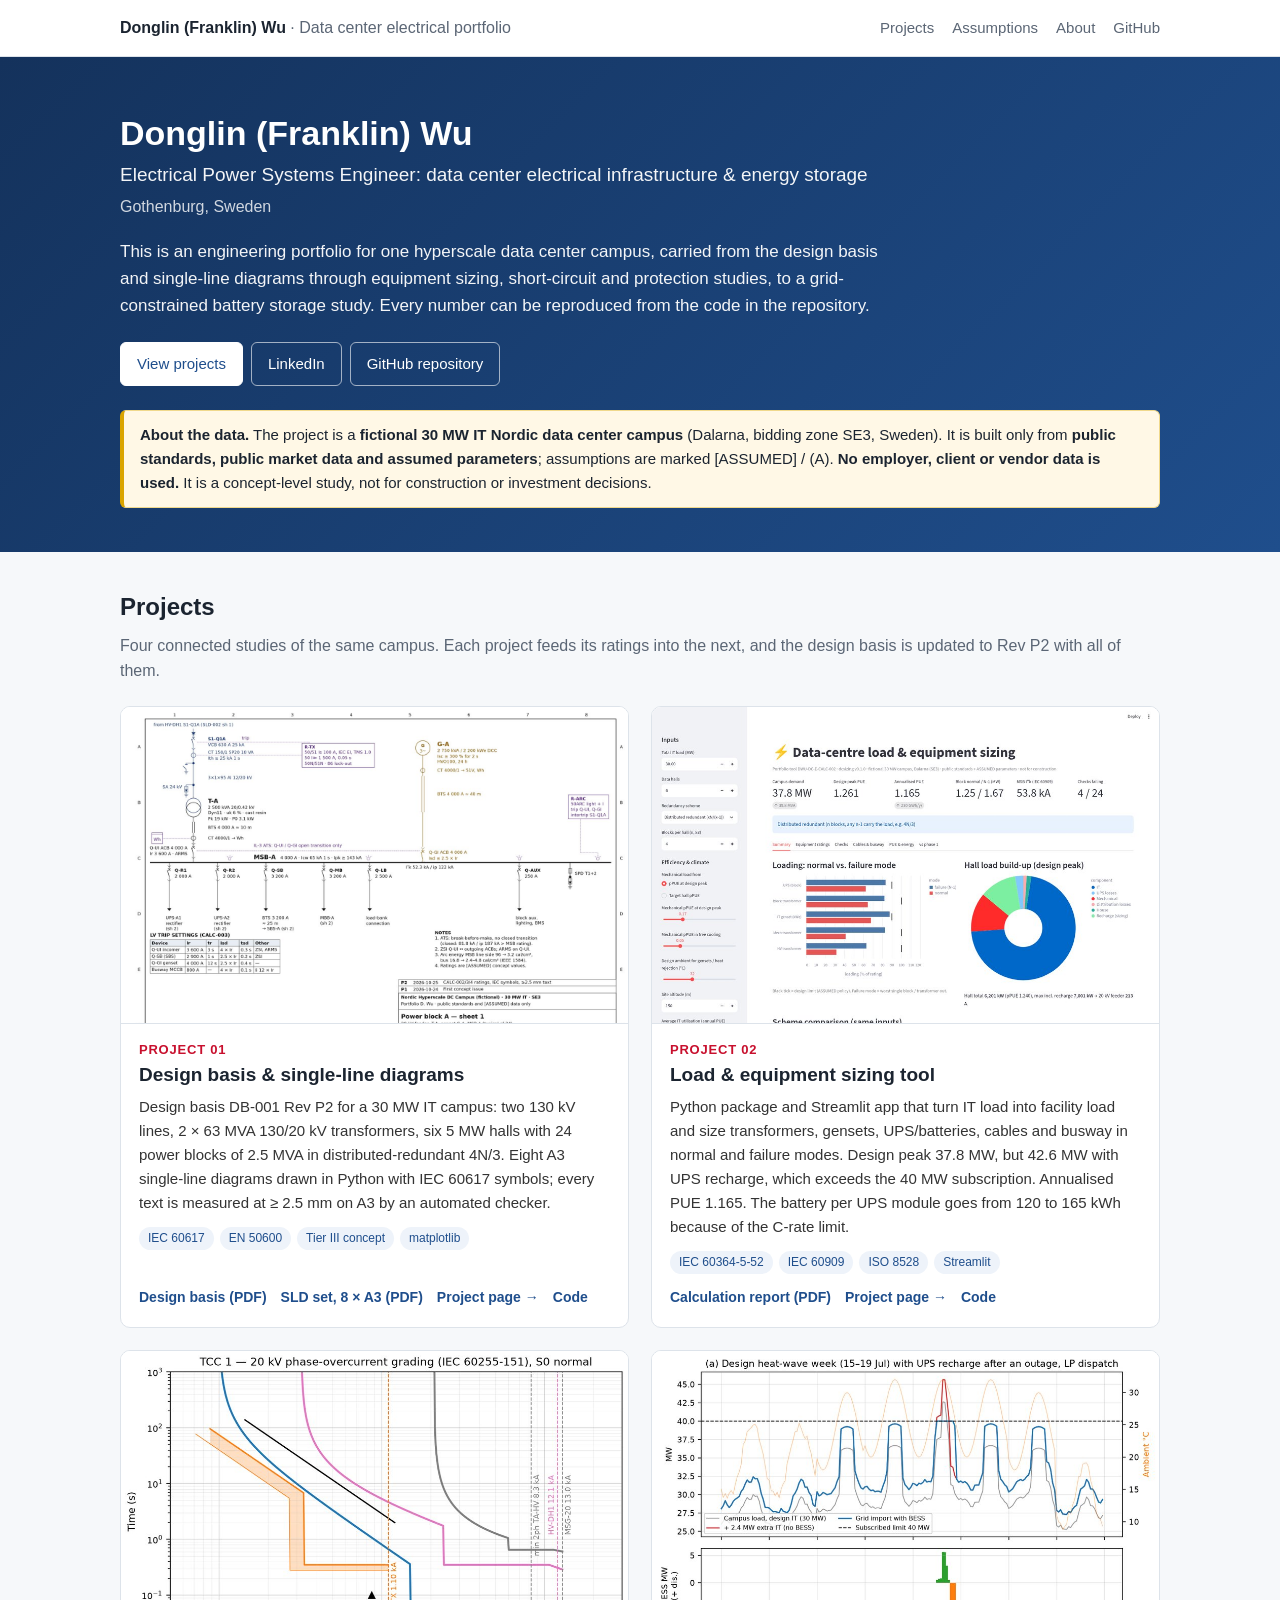
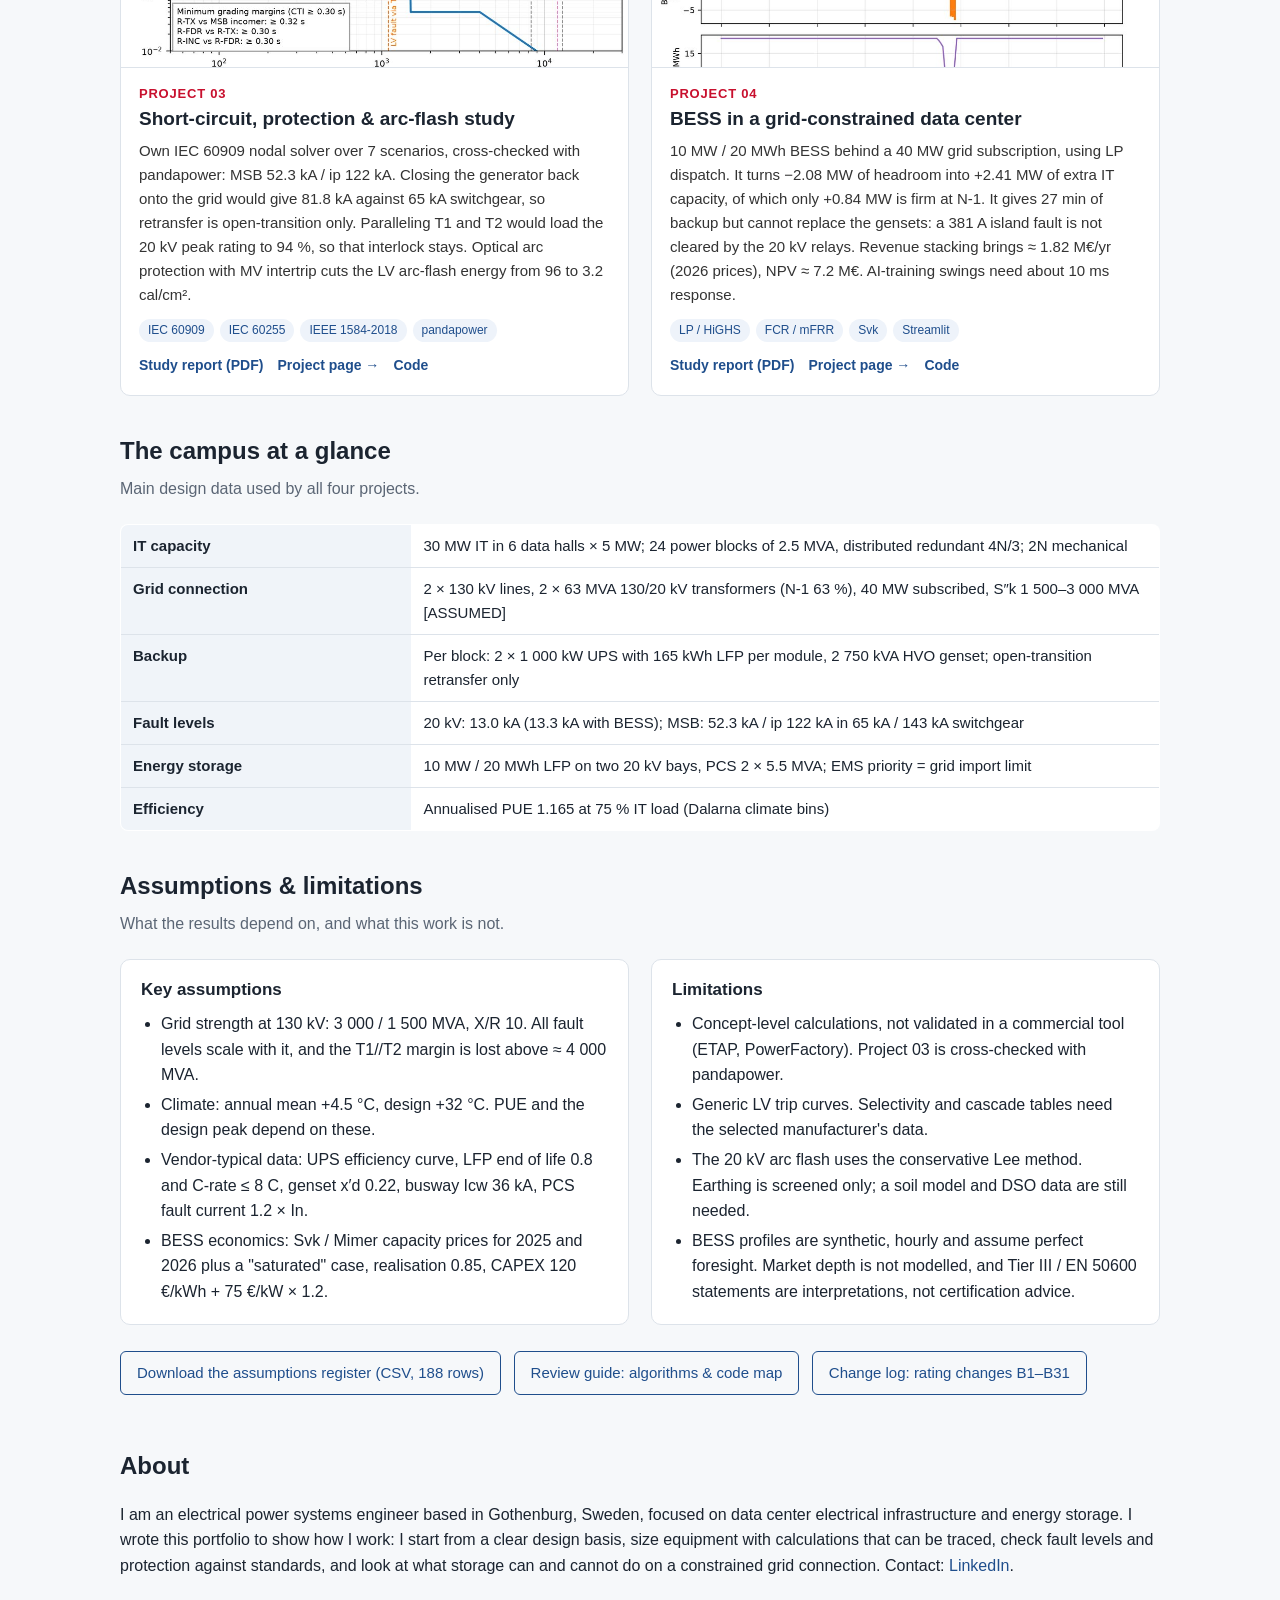
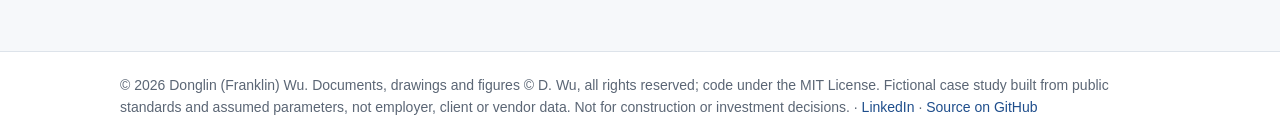
==== index.html @ 3aa4d8bf "Data center electrical portfolio: DB-001 Rev P2, SLD set Rev P2, CALC-002/003/004, Pages site" ====
<!doctype html>
<html lang="en"><head><meta charset="utf-8"><meta name="viewport" content="width=device-width,initial-scale=1">
<title>Donglin (Franklin) Wu · Data center electrical portfolio</title><meta name="description" content="Electrical power systems portfolio: design basis, SLDs, sizing, short-circuit/protection and BESS study for a fictional 30 MW IT Nordic data center.">
<link rel="stylesheet" href="assets/style.css"></head><body>
<header class="top"><div class="wrap"><a class="brand" href="index.html">Donglin (Franklin) Wu <span>· Data center electrical portfolio</span></a><nav><a href="index.html#projects">Projects</a><a href="index.html#assumptions">Assumptions</a><a href="index.html#about">About</a><a href="https://github.com/Fwurank/dc-electrical-portfolio">GitHub</a></nav></div></header>

<div class="hero"><div class="wrap">
<h1>Donglin (Franklin) Wu</h1>
<p class="role">Electrical Power Systems Engineer: data center electrical infrastructure &amp; energy storage</p>
<p class="loc">Gothenburg, Sweden</p>
<p class="lead">This is an engineering portfolio for one hyperscale data center campus, carried from the design basis and single-line diagrams through equipment sizing, short-circuit and protection studies, to a grid-constrained battery storage study. Every number can be reproduced from the code in the repository.</p>
<a class="btn solid" href="#projects">View projects</a><a class="btn" href="https://www.linkedin.com/in/donglinwu1998">LinkedIn</a><a class="btn" href="https://github.com/Fwurank/dc-electrical-portfolio">GitHub repository</a>
<div class="note"><b>About the data.</b> The project is a <b>fictional 30 MW IT Nordic data center campus</b> (Dalarna, bidding zone SE3, Sweden). It is built only from <b>public standards, public market data and assumed parameters</b>; assumptions are marked [ASSUMED] / (A). <b>No employer, client or vendor data is used.</b> It is a concept-level study, not for construction or investment decisions.</div>
</div></div>

<section id="projects"><div class="wrap">
<h2>Projects</h2><p class="sub">Four connected studies of the same campus. Each project feeds its ratings into the next, and the design basis is updated to Rev P2 with all of them.</p>
<div class="grid"><article class="card"><a href="projects/01-design-basis.html"><img src="assets/img/p01_sld.jpg" alt="Design basis &amp; single-line diagrams preview" loading="lazy"></a>
<div class="body"><div class="num">PROJECT 01</div><h3><a href="projects/01-design-basis.html">Design basis & single-line diagrams</a></h3>
<p>Design basis DB-001 Rev P2 for a 30 MW IT campus: two 130 kV lines, 2 × 63 MVA 130/20 kV transformers, six 5 MW halls with 24 power blocks of 2.5 MVA in distributed-redundant 4N/3. Eight A3 single-line diagrams drawn in Python with IEC 60617 symbols; every text is measured at ≥ 2.5 mm on A3 by an automated checker.</p><ul class="tags"><li>IEC 60617</li><li>EN 50600</li><li>Tier III concept</li><li>matplotlib</li></ul><div class="links"><a href="01-design-basis-sld/docs/DWU-DC-E-DB-001_Design_Basis.pdf">Design basis (PDF)</a><a href="01-design-basis-sld/drawings/DWU-DC-E-SLD_concept_set_RevP2_A3.pdf">SLD set, 8 × A3 (PDF)</a><a href="projects/01-design-basis.html">Project page →</a><a href="https://github.com/Fwurank/dc-electrical-portfolio/tree/main/01-design-basis-sld">Code</a></div></div></article><article class="card"><a href="projects/02-load-sizing.html"><img src="assets/img/p02_app.jpg" alt="Load &amp; equipment sizing tool preview" loading="lazy"></a>
<div class="body"><div class="num">PROJECT 02</div><h3><a href="projects/02-load-sizing.html">Load & equipment sizing tool</a></h3>
<p>Python package and Streamlit app that turn IT load into facility load and size transformers, gensets, UPS/batteries, cables and busway in normal and failure modes. Design peak 37.8 MW, but 42.6 MW with UPS recharge, which exceeds the 40 MW subscription. Annualised PUE 1.165. The battery per UPS module goes from 120 to 165 kWh because of the C-rate limit.</p><ul class="tags"><li>IEC 60364-5-52</li><li>IEC 60909</li><li>ISO 8528</li><li>Streamlit</li></ul><div class="links"><a href="02-load-sizing/report/DWU-DC-E-CALC-002_Load_and_Sizing_Calc.pdf">Calculation report (PDF)</a><a href="projects/02-load-sizing.html">Project page →</a><a href="https://github.com/Fwurank/dc-electrical-portfolio/tree/main/02-load-sizing">Code</a></div></div></article><article class="card"><a href="projects/03-shortcircuit-protection.html"><img src="assets/img/p03_tcc.jpg" alt="Short-circuit, protection &amp; arc-flash study preview" loading="lazy"></a>
<div class="body"><div class="num">PROJECT 03</div><h3><a href="projects/03-shortcircuit-protection.html">Short-circuit, protection & arc-flash study</a></h3>
<p>Own IEC 60909 nodal solver over 7 scenarios, cross-checked with pandapower: MSB 52.3 kA / ip 122 kA. Closing the generator back onto the grid would give 81.8 kA against 65 kA switchgear, so retransfer is open-transition only. Paralleling T1 and T2 would load the 20 kV peak rating to 94 %, so that interlock stays. Optical arc protection with MV intertrip cuts the LV arc-flash energy from 96 to 3.2 cal/cm².</p><ul class="tags"><li>IEC 60909</li><li>IEC 60255</li><li>IEEE 1584-2018</li><li>pandapower</li></ul><div class="links"><a href="03-shortcircuit-protection/report/DWU-DC-E-CALC-003_ShortCircuit_Protection_ArcFlash.pdf">Study report (PDF)</a><a href="projects/03-shortcircuit-protection.html">Project page →</a><a href="https://github.com/Fwurank/dc-electrical-portfolio/tree/main/03-shortcircuit-protection">Code</a></div></div></article><article class="card"><a href="projects/04-bess.html"><img src="assets/img/p04_peak.jpg" alt="BESS in a grid-constrained data center preview" loading="lazy"></a>
<div class="body"><div class="num">PROJECT 04</div><h3><a href="projects/04-bess.html">BESS in a grid-constrained data center</a></h3>
<p>10 MW / 20 MWh BESS behind a 40 MW grid subscription, using LP dispatch. It turns −2.08 MW of headroom into +2.41 MW of extra IT capacity, of which only +0.84 MW is firm at N-1. It gives 27 min of backup but cannot replace the gensets: a 381 A island fault is not cleared by the 20 kV relays. Revenue stacking brings ≈ 1.82 M€/yr (2026 prices), NPV ≈ 7.2 M€. AI-training swings need about 10 ms response.</p><ul class="tags"><li>LP / HiGHS</li><li>FCR / mFRR</li><li>Svk</li><li>Streamlit</li></ul><div class="links"><a href="04-bess/report/DWU-DC-E-CALC-004_BESS_Study.pdf">Study report (PDF)</a><a href="projects/04-bess.html">Project page →</a><a href="https://github.com/Fwurank/dc-electrical-portfolio/tree/main/04-bess">Code</a></div></div></article></div>
</div></section>

<section id="campus" style="padding-top:0"><div class="wrap">
<h2>The campus at a glance</h2><p class="sub">Main design data used by all four projects.</p>
<table class="kv">
<tr><th>IT capacity</th><td>30 MW IT in 6 data halls × 5 MW; 24 power blocks of 2.5 MVA, distributed redundant 4N/3; 2N mechanical</td></tr>
<tr><th>Grid connection</th><td>2 × 130 kV lines, 2 × 63 MVA 130/20 kV transformers (N-1 63 %), 40 MW subscribed, S″k 1 500–3 000 MVA [ASSUMED]</td></tr>
<tr><th>Backup</th><td>Per block: 2 × 1 000 kW UPS with 165 kWh LFP per module, 2 750 kVA HVO genset; open-transition retransfer only</td></tr>
<tr><th>Fault levels</th><td>20 kV: 13.0 kA (13.3 kA with BESS); MSB: 52.3 kA / ip 122 kA in 65 kA / 143 kA switchgear</td></tr>
<tr><th>Energy storage</th><td>10 MW / 20 MWh LFP on two 20 kV bays, PCS 2 × 5.5 MVA; EMS priority = grid import limit</td></tr>
<tr><th>Efficiency</th><td>Annualised PUE 1.165 at 75 % IT load (Dalarna climate bins)</td></tr>
</table>
</div></section>

<section id="assumptions" style="padding-top:0"><div class="wrap">
<h2>Assumptions &amp; limitations</h2><p class="sub">What the results depend on, and what this work is not.</p>
<div class="cols">
<div class="box"><h3>Key assumptions</h3><ul>
<li>Grid strength at 130 kV: 3 000 / 1 500 MVA, X/R 10. All fault levels scale with it, and the T1//T2 margin is lost above ≈ 4 000 MVA.</li>
<li>Climate: annual mean +4.5 °C, design +32 °C. PUE and the design peak depend on these.</li>
<li>Vendor-typical data: UPS efficiency curve, LFP end of life 0.8 and C-rate ≤ 8 C, genset x′d 0.22, busway Icw 36 kA, PCS fault current 1.2 × In.</li>
<li>BESS economics: Svk / Mimer capacity prices for 2025 and 2026 plus a "saturated" case, realisation 0.85, CAPEX 120 €/kWh + 75 €/kW × 1.2.</li>
</ul></div>
<div class="box"><h3>Limitations</h3><ul>
<li>Concept-level calculations, not validated in a commercial tool (ETAP, PowerFactory). Project 03 is cross-checked with pandapower.</li>
<li>Generic LV trip curves. Selectivity and cascade tables need the selected manufacturer's data.</li>
<li>The 20 kV arc flash uses the conservative Lee method. Earthing is screened only; a soil model and DSO data are still needed.</li>
<li>BESS profiles are synthetic, hourly and assume perfect foresight. Market depth is not modelled, and Tier III / EN 50600 statements are interpretations, not certification advice.</li>
</ul></div></div>
<p style="margin-top:20px"><a class="btn dark" href="ASSUMPTIONS_REGISTER_ALL.csv" download>Download the assumptions register (CSV, 188 rows)</a>
<a class="btn dark" href="https://github.com/Fwurank/dc-electrical-portfolio/blob/main/REVIEW_GUIDE.md">Review guide: algorithms &amp; code map</a>
<a class="btn dark" href="https://github.com/Fwurank/dc-electrical-portfolio/blob/main/TODO_final_fixes.md">Change log: rating changes B1–B31</a></p>
</div></section>

<section id="about" style="padding-top:0"><div class="wrap">
<h2>About</h2>
<p>I am an electrical power systems engineer based in Gothenburg, Sweden, focused on data center electrical infrastructure and energy storage. I wrote this portfolio to show how I work: I start from a clear design basis, size equipment with calculations that can be traced, check fault levels and protection against standards, and look at what storage can and cannot do on a constrained grid connection. Contact: <a href="https://www.linkedin.com/in/donglinwu1998">LinkedIn</a>.</p>
</div></section>

<footer><div class="wrap">© 2026 Donglin (Franklin) Wu. Documents, drawings and figures © D. Wu, all rights reserved; code under the MIT License.
Fictional case study built from public standards and assumed parameters, not employer, client or vendor data. Not for construction or investment decisions.
· <a href="https://www.linkedin.com/in/donglinwu1998">LinkedIn</a> · <a href="https://github.com/Fwurank/dc-electrical-portfolio">Source on GitHub</a></div></footer>
</body></html>
---- assets/style.css ----
:root{--ink:#1b2430;--muted:#5b6675;--line:#dde3ea;--bg:#f6f8fa;--card:#fff;--accent:#1f4e8c;--accent2:#c8102e;--max:1080px}
*{box-sizing:border-box}html{-webkit-text-size-adjust:100%}
body{margin:0;font:16px/1.6 -apple-system,BlinkMacSystemFont,"Segoe UI",Roboto,"Helvetica Neue",Arial,sans-serif;color:var(--ink);background:var(--bg)}
a{color:var(--accent);text-decoration:none}a:hover{text-decoration:underline}
.wrap{max-width:var(--max);margin:0 auto;padding:0 20px}
header.top{background:#fff;border-bottom:1px solid var(--line);position:sticky;top:0;z-index:5}
header.top .wrap{display:flex;align-items:center;justify-content:space-between;gap:12px;min-height:56px;flex-wrap:wrap}
.brand{font-weight:700;color:var(--ink)}.brand span{color:var(--muted);font-weight:400}
nav a{margin-left:18px;color:var(--muted);font-size:15px}nav a:first-child{margin-left:0}
.hero{background:linear-gradient(135deg,#14325c,#1f4e8c);color:#fff;padding:56px 0 44px}
.hero h1{margin:0 0 6px;font-size:34px;line-height:1.2}.hero .role{font-size:19px;opacity:.95;margin:0 0 4px}
.hero .loc{opacity:.8;margin:0 0 18px}.hero p.lead{max-width:760px;font-size:17px;opacity:.95}
.btn{display:inline-block;padding:9px 16px;border-radius:6px;border:1px solid rgba(255,255,255,.6);color:#fff;margin:6px 8px 0 0;font-size:15px}
.btn:hover{background:rgba(255,255,255,.12);text-decoration:none}
.btn.solid{background:#fff;color:var(--accent);border-color:#fff}
.btn.dark{border-color:var(--accent);color:var(--accent)}.btn.dark:hover{background:#eef3fa}
.note{background:#fff8e6;border:1px solid #f0d98c;border-left:4px solid #d9a400;border-radius:6px;padding:12px 16px;margin:24px 0;font-size:15px}
.hero .note{color:var(--ink);margin-bottom:0}
section{padding:36px 0}section h2{font-size:24px;margin:0 0 6px}.sub{color:var(--muted);margin:0 0 22px}
.grid{display:grid;grid-template-columns:repeat(2,1fr);gap:22px}
.card{background:var(--card);border:1px solid var(--line);border-radius:10px;overflow:hidden;display:flex;flex-direction:column}
.card img{width:100%;aspect-ratio:16/10;object-fit:cover;object-position:top;border-bottom:1px solid var(--line);background:#fff;display:block}
.card .body{padding:16px 18px 18px;display:flex;flex-direction:column;flex:1}
.card .num{font-size:13px;font-weight:700;color:var(--accent2);letter-spacing:.06em}
.card h3{margin:2px 0 8px;font-size:19px;line-height:1.3}.card h3 a{color:var(--ink)}
.card p{margin:0 0 12px;color:#333;font-size:15px}
.tags{margin:0 0 12px;padding:0;list-style:none;display:flex;flex-wrap:wrap;gap:6px}
.tags li{font-size:12px;background:#eef3fa;color:var(--accent);border-radius:20px;padding:2px 9px}
.links{margin-top:auto;display:flex;flex-wrap:wrap;gap:8px 14px;font-size:14px;font-weight:600}
.kv{width:100%;border-collapse:collapse;background:#fff;border:1px solid var(--line);border-radius:8px;overflow:hidden;font-size:15px}
.kv th,.kv td{text-align:left;padding:9px 12px;border-bottom:1px solid var(--line);vertical-align:top}
.kv th{background:#f0f4f9;font-weight:600;width:28%}.kv tr:last-child td,.kv tr:last-child th{border-bottom:0}
.cols{display:grid;grid-template-columns:1fr 1fr;gap:22px}
.box{background:#fff;border:1px solid var(--line);border-radius:10px;padding:16px 20px}
.box h3{margin:0 0 8px;font-size:17px}.box ul{margin:0;padding-left:20px}.box li{margin:4px 0}
figure{margin:0 0 22px;background:#fff;border:1px solid var(--line);border-radius:10px;padding:10px}
figure img{width:100%;height:auto;display:block}figcaption{font-size:14px;color:var(--muted);padding:8px 4px 2px}
.findings li{margin:6px 0}
.crumb{font-size:14px;color:var(--muted);margin:22px 0 0}
.page-head{background:#fff;border-bottom:1px solid var(--line);padding:22px 0 26px}
.page-head h1{margin:6px 0 8px;font-size:28px;line-height:1.25}.page-head p{margin:0;color:#333;max-width:820px}
footer{border-top:1px solid var(--line);background:#fff;color:var(--muted);font-size:14px;padding:22px 0;margin-top:20px}
code{background:#eef1f5;padding:1px 5px;border-radius:4px;font-size:90%}
pre{background:#0f1720;color:#e6edf3;padding:14px 16px;border-radius:8px;overflow:auto;font-size:14px}
@media (max-width:760px){.grid,.cols{grid-template-columns:1fr}.hero{padding:38px 0 30px}.hero h1{font-size:27px}
nav a{margin-left:12px;font-size:14px}.kv th{width:38%}}
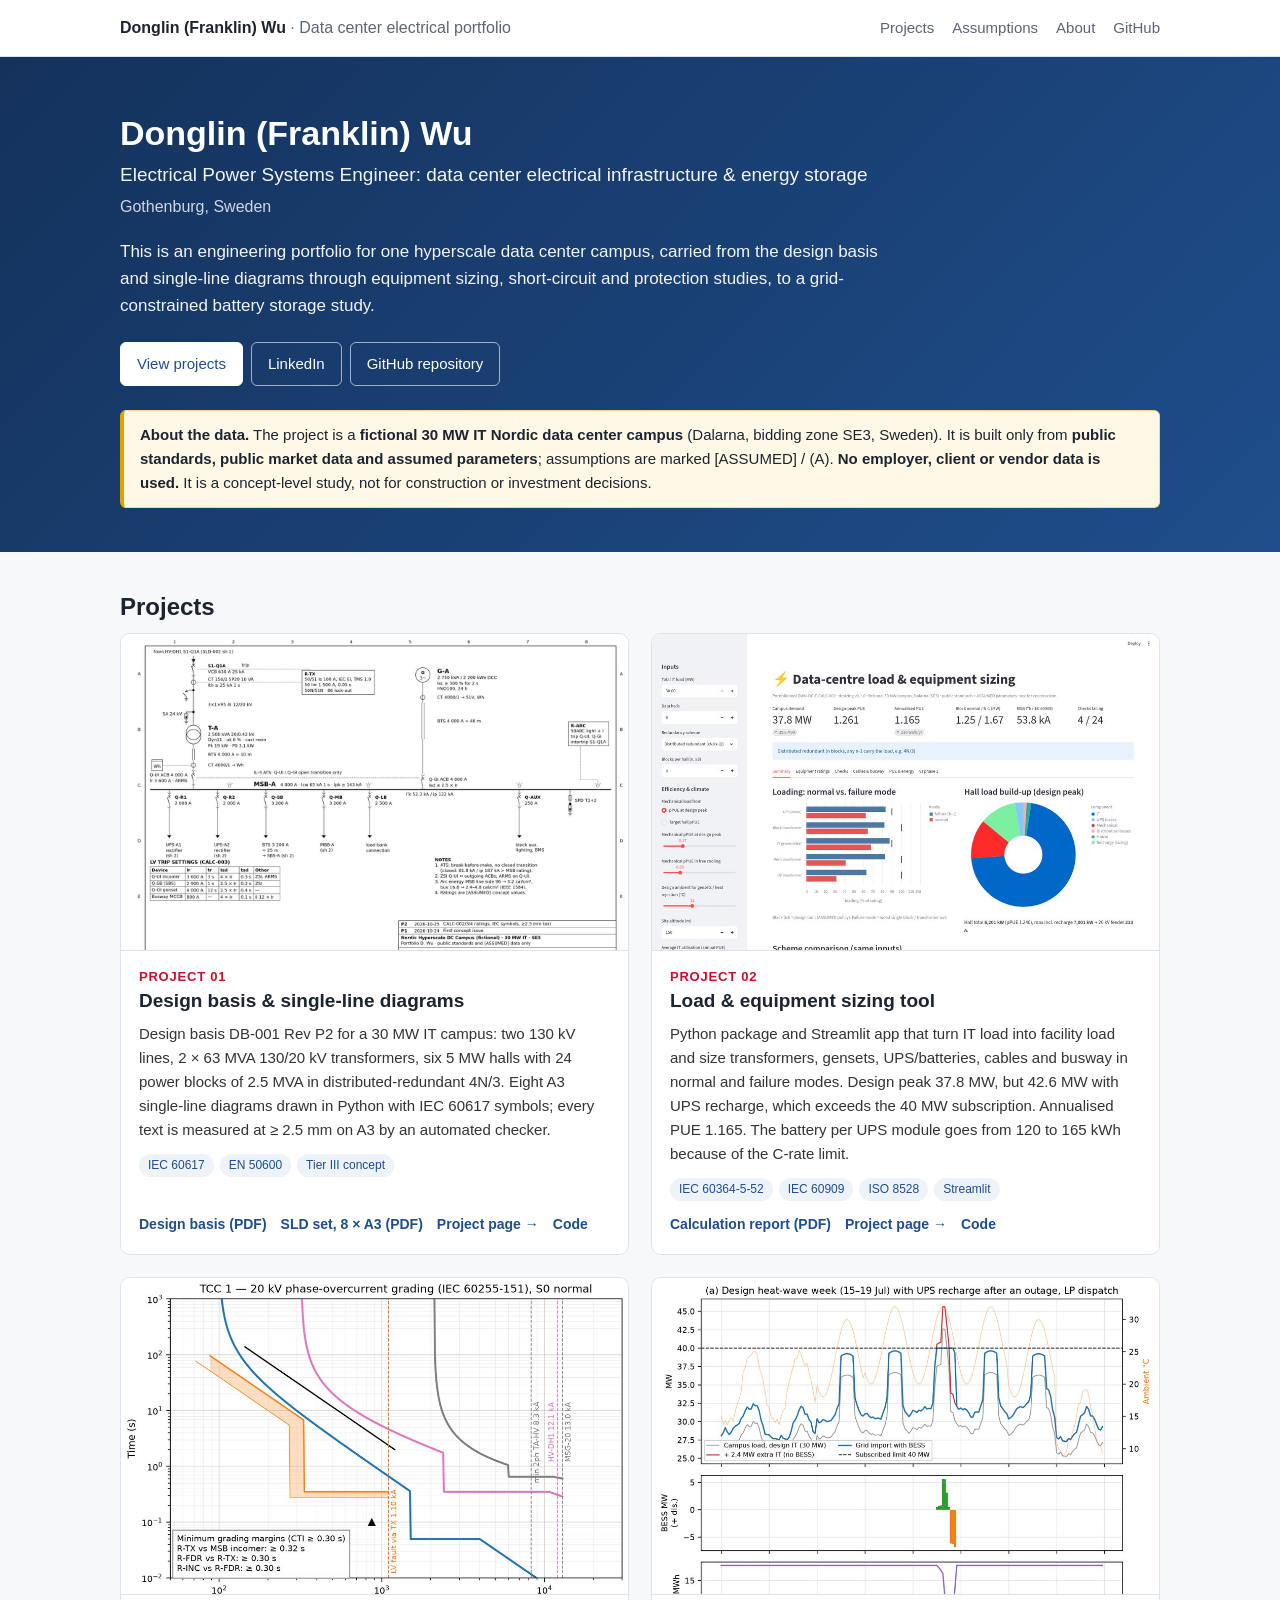
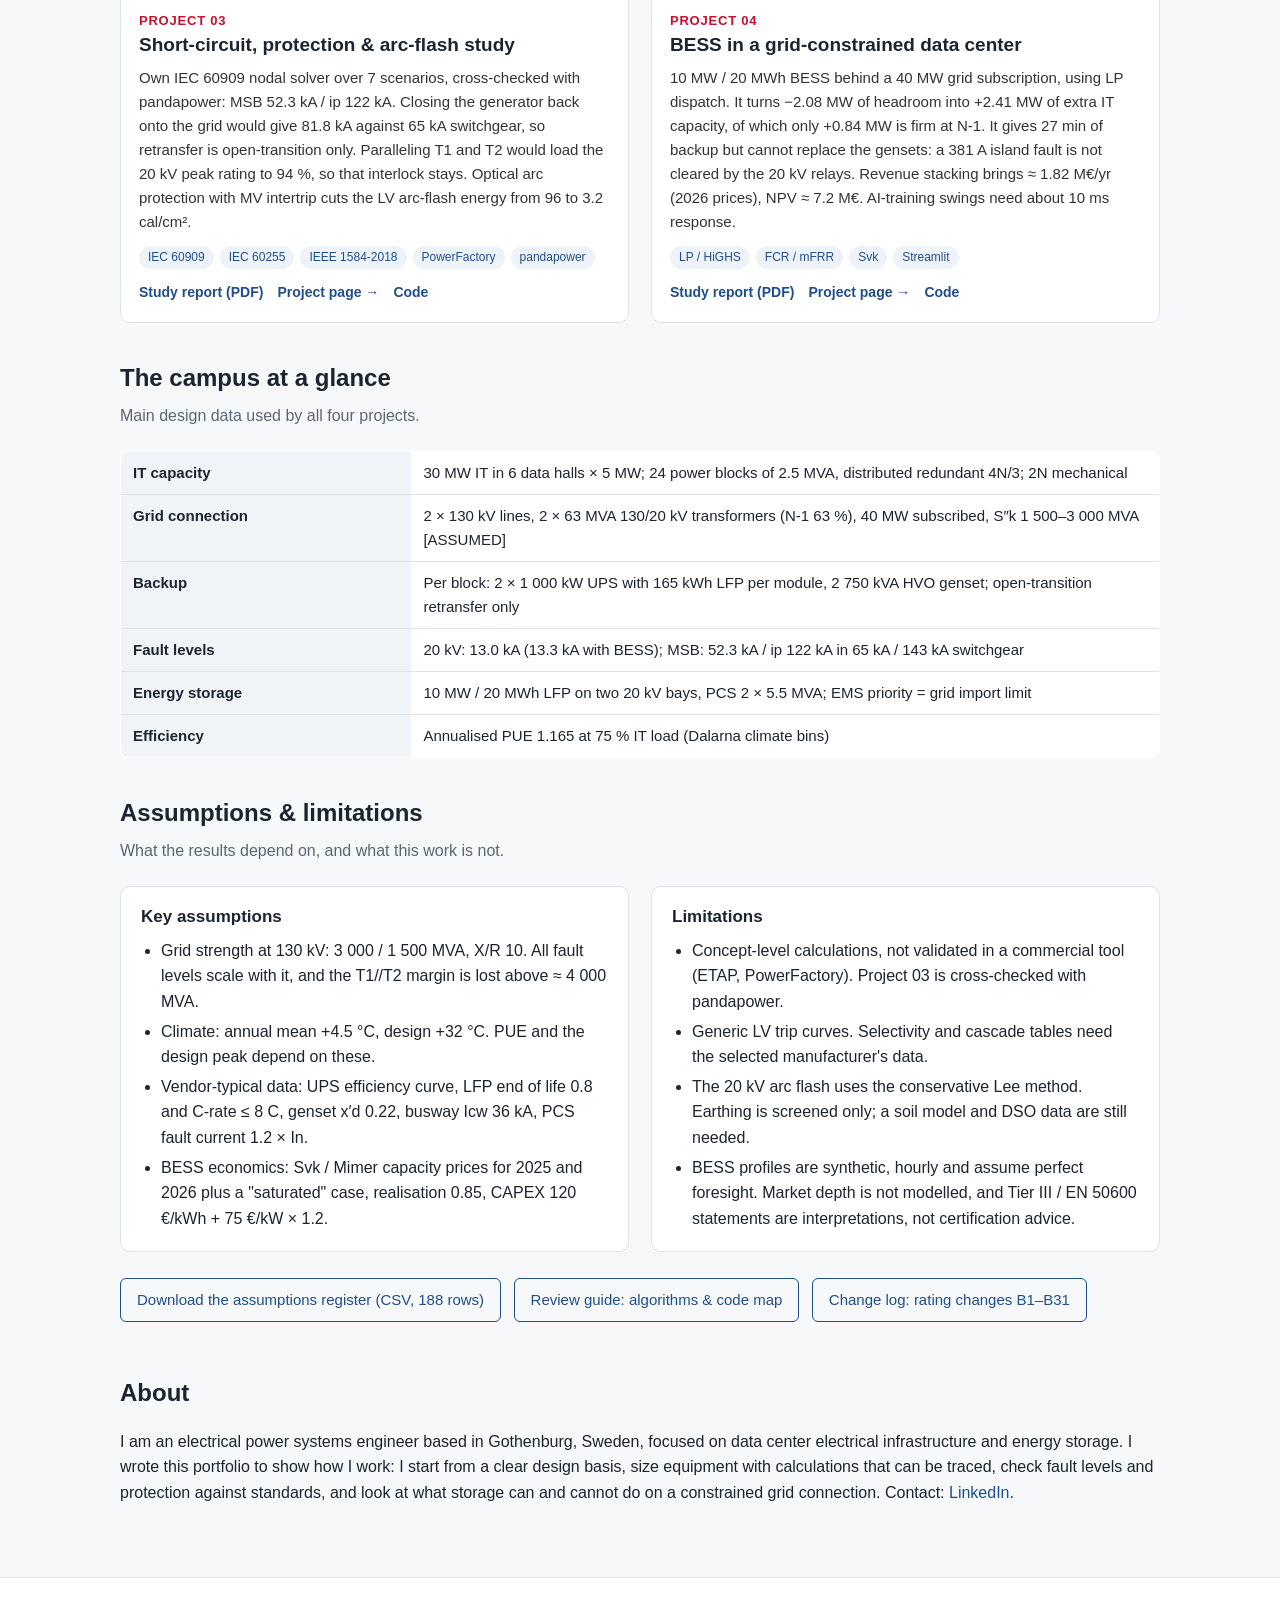
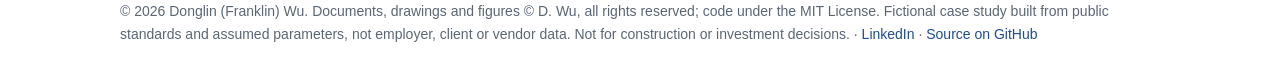
==== commit a8f6467f: "Site: PowerFactory validation note on project 03, tag and text clean-up - Project 03 page: 'Tool val" ====
--- a/index.html
+++ b/index.html
@@ -8,20 +8,20 @@
 <h1>Donglin (Franklin) Wu</h1>
 <p class="role">Electrical Power Systems Engineer: data center electrical infrastructure &amp; energy storage</p>
 <p class="loc">Gothenburg, Sweden</p>
-<p class="lead">This is an engineering portfolio for one hyperscale data center campus, carried from the design basis and single-line diagrams through equipment sizing, short-circuit and protection studies, to a grid-constrained battery storage study. Every number can be reproduced from the code in the repository.</p>
+<p class="lead">This is an engineering portfolio for one hyperscale data center campus, carried from the design basis and single-line diagrams through equipment sizing, short-circuit and protection studies, to a grid-constrained battery storage study.</p>
 <a class="btn solid" href="#projects">View projects</a><a class="btn" href="https://www.linkedin.com/in/donglinwu1998">LinkedIn</a><a class="btn" href="https://github.com/Fwurank/dc-electrical-portfolio">GitHub repository</a>
 <div class="note"><b>About the data.</b> The project is a <b>fictional 30 MW IT Nordic data center campus</b> (Dalarna, bidding zone SE3, Sweden). It is built only from <b>public standards, public market data and assumed parameters</b>; assumptions are marked [ASSUMED] / (A). <b>No employer, client or vendor data is used.</b> It is a concept-level study, not for construction or investment decisions.</div>
 </div></div>
 
 <section id="projects"><div class="wrap">
-<h2>Projects</h2><p class="sub">Four connected studies of the same campus. Each project feeds its ratings into the next, and the design basis is updated to Rev P2 with all of them.</p>
+<h2>Projects</h2>
 <div class="grid"><article class="card"><a href="projects/01-design-basis.html"><img src="assets/img/p01_sld.jpg" alt="Design basis &amp; single-line diagrams preview" loading="lazy"></a>
 <div class="body"><div class="num">PROJECT 01</div><h3><a href="projects/01-design-basis.html">Design basis & single-line diagrams</a></h3>
-<p>Design basis DB-001 Rev P2 for a 30 MW IT campus: two 130 kV lines, 2 × 63 MVA 130/20 kV transformers, six 5 MW halls with 24 power blocks of 2.5 MVA in distributed-redundant 4N/3. Eight A3 single-line diagrams drawn in Python with IEC 60617 symbols; every text is measured at ≥ 2.5 mm on A3 by an automated checker.</p><ul class="tags"><li>IEC 60617</li><li>EN 50600</li><li>Tier III concept</li><li>matplotlib</li></ul><div class="links"><a href="01-design-basis-sld/docs/DWU-DC-E-DB-001_Design_Basis.pdf">Design basis (PDF)</a><a href="01-design-basis-sld/drawings/DWU-DC-E-SLD_concept_set_RevP2_A3.pdf">SLD set, 8 × A3 (PDF)</a><a href="projects/01-design-basis.html">Project page →</a><a href="https://github.com/Fwurank/dc-electrical-portfolio/tree/main/01-design-basis-sld">Code</a></div></div></article><article class="card"><a href="projects/02-load-sizing.html"><img src="assets/img/p02_app.jpg" alt="Load &amp; equipment sizing tool preview" loading="lazy"></a>
+<p>Design basis DB-001 Rev P2 for a 30 MW IT campus: two 130 kV lines, 2 × 63 MVA 130/20 kV transformers, six 5 MW halls with 24 power blocks of 2.5 MVA in distributed-redundant 4N/3. Eight A3 single-line diagrams drawn in Python with IEC 60617 symbols; every text is measured at ≥ 2.5 mm on A3 by an automated checker.</p><ul class="tags"><li>IEC 60617</li><li>EN 50600</li><li>Tier III concept</li></ul><div class="links"><a href="01-design-basis-sld/docs/DWU-DC-E-DB-001_Design_Basis.pdf">Design basis (PDF)</a><a href="01-design-basis-sld/drawings/DWU-DC-E-SLD_concept_set_RevP2_A3.pdf">SLD set, 8 × A3 (PDF)</a><a href="projects/01-design-basis.html">Project page →</a><a href="https://github.com/Fwurank/dc-electrical-portfolio/tree/main/01-design-basis-sld">Code</a></div></div></article><article class="card"><a href="projects/02-load-sizing.html"><img src="assets/img/p02_app.jpg" alt="Load &amp; equipment sizing tool preview" loading="lazy"></a>
 <div class="body"><div class="num">PROJECT 02</div><h3><a href="projects/02-load-sizing.html">Load & equipment sizing tool</a></h3>
 <p>Python package and Streamlit app that turn IT load into facility load and size transformers, gensets, UPS/batteries, cables and busway in normal and failure modes. Design peak 37.8 MW, but 42.6 MW with UPS recharge, which exceeds the 40 MW subscription. Annualised PUE 1.165. The battery per UPS module goes from 120 to 165 kWh because of the C-rate limit.</p><ul class="tags"><li>IEC 60364-5-52</li><li>IEC 60909</li><li>ISO 8528</li><li>Streamlit</li></ul><div class="links"><a href="02-load-sizing/report/DWU-DC-E-CALC-002_Load_and_Sizing_Calc.pdf">Calculation report (PDF)</a><a href="projects/02-load-sizing.html">Project page →</a><a href="https://github.com/Fwurank/dc-electrical-portfolio/tree/main/02-load-sizing">Code</a></div></div></article><article class="card"><a href="projects/03-shortcircuit-protection.html"><img src="assets/img/p03_tcc.jpg" alt="Short-circuit, protection &amp; arc-flash study preview" loading="lazy"></a>
 <div class="body"><div class="num">PROJECT 03</div><h3><a href="projects/03-shortcircuit-protection.html">Short-circuit, protection & arc-flash study</a></h3>
-<p>Own IEC 60909 nodal solver over 7 scenarios, cross-checked with pandapower: MSB 52.3 kA / ip 122 kA. Closing the generator back onto the grid would give 81.8 kA against 65 kA switchgear, so retransfer is open-transition only. Paralleling T1 and T2 would load the 20 kV peak rating to 94 %, so that interlock stays. Optical arc protection with MV intertrip cuts the LV arc-flash energy from 96 to 3.2 cal/cm².</p><ul class="tags"><li>IEC 60909</li><li>IEC 60255</li><li>IEEE 1584-2018</li><li>pandapower</li></ul><div class="links"><a href="03-shortcircuit-protection/report/DWU-DC-E-CALC-003_ShortCircuit_Protection_ArcFlash.pdf">Study report (PDF)</a><a href="projects/03-shortcircuit-protection.html">Project page →</a><a href="https://github.com/Fwurank/dc-electrical-portfolio/tree/main/03-shortcircuit-protection">Code</a></div></div></article><article class="card"><a href="projects/04-bess.html"><img src="assets/img/p04_peak.jpg" alt="BESS in a grid-constrained data center preview" loading="lazy"></a>
+<p>Own IEC 60909 nodal solver over 7 scenarios, cross-checked with pandapower: MSB 52.3 kA / ip 122 kA. Closing the generator back onto the grid would give 81.8 kA against 65 kA switchgear, so retransfer is open-transition only. Paralleling T1 and T2 would load the 20 kV peak rating to 94 %, so that interlock stays. Optical arc protection with MV intertrip cuts the LV arc-flash energy from 96 to 3.2 cal/cm².</p><ul class="tags"><li>IEC 60909</li><li>IEC 60255</li><li>IEEE 1584-2018</li><li>PowerFactory</li><li>pandapower</li></ul><div class="links"><a href="03-shortcircuit-protection/report/DWU-DC-E-CALC-003_ShortCircuit_Protection_ArcFlash.pdf">Study report (PDF)</a><a href="projects/03-shortcircuit-protection.html">Project page →</a><a href="https://github.com/Fwurank/dc-electrical-portfolio/tree/main/03-shortcircuit-protection">Code</a></div></div></article><article class="card"><a href="projects/04-bess.html"><img src="assets/img/p04_peak.jpg" alt="BESS in a grid-constrained data center preview" loading="lazy"></a>
 <div class="body"><div class="num">PROJECT 04</div><h3><a href="projects/04-bess.html">BESS in a grid-constrained data center</a></h3>
 <p>10 MW / 20 MWh BESS behind a 40 MW grid subscription, using LP dispatch. It turns −2.08 MW of headroom into +2.41 MW of extra IT capacity, of which only +0.84 MW is firm at N-1. It gives 27 min of backup but cannot replace the gensets: a 381 A island fault is not cleared by the 20 kV relays. Revenue stacking brings ≈ 1.82 M€/yr (2026 prices), NPV ≈ 7.2 M€. AI-training swings need about 10 ms response.</p><ul class="tags"><li>LP / HiGHS</li><li>FCR / mFRR</li><li>Svk</li><li>Streamlit</li></ul><div class="links"><a href="04-bess/report/DWU-DC-E-CALC-004_BESS_Study.pdf">Study report (PDF)</a><a href="projects/04-bess.html">Project page →</a><a href="https://github.com/Fwurank/dc-electrical-portfolio/tree/main/04-bess">Code</a></div></div></article></div>
 </div></section>
--- a/assets/style.css
+++ b/assets/style.css
@@ -39,8 +39,11 @@
 .crumb{font-size:14px;color:var(--muted);margin:22px 0 0}
 .page-head{background:#fff;border-bottom:1px solid var(--line);padding:22px 0 26px}
 .page-head h1{margin:6px 0 8px;font-size:28px;line-height:1.25}.page-head p{margin:0;color:#333;max-width:820px}
+.downloads{margin:28px 0 0;padding:14px 18px;border-top:1px solid var(--line);font-size:14px;color:var(--muted)}
+.downloads h3{margin:0 0 6px;font-size:14px;font-weight:600;color:var(--muted);text-transform:uppercase;letter-spacing:.05em}
+.downloads ul{margin:0;padding-left:18px;columns:2;column-gap:28px}.downloads li{margin:0;padding:2px 0;break-inside:avoid}
 footer{border-top:1px solid var(--line);background:#fff;color:var(--muted);font-size:14px;padding:22px 0;margin-top:20px}
 code{background:#eef1f5;padding:1px 5px;border-radius:4px;font-size:90%}
 pre{background:#0f1720;color:#e6edf3;padding:14px 16px;border-radius:8px;overflow:auto;font-size:14px}
-@media (max-width:760px){.grid,.cols{grid-template-columns:1fr}.hero{padding:38px 0 30px}.hero h1{font-size:27px}
+@media (max-width:760px){.grid,.cols{grid-template-columns:1fr}.downloads ul{columns:1}.hero{padding:38px 0 30px}.hero h1{font-size:27px}
 nav a{margin-left:12px;font-size:14px}.kv th{width:38%}}
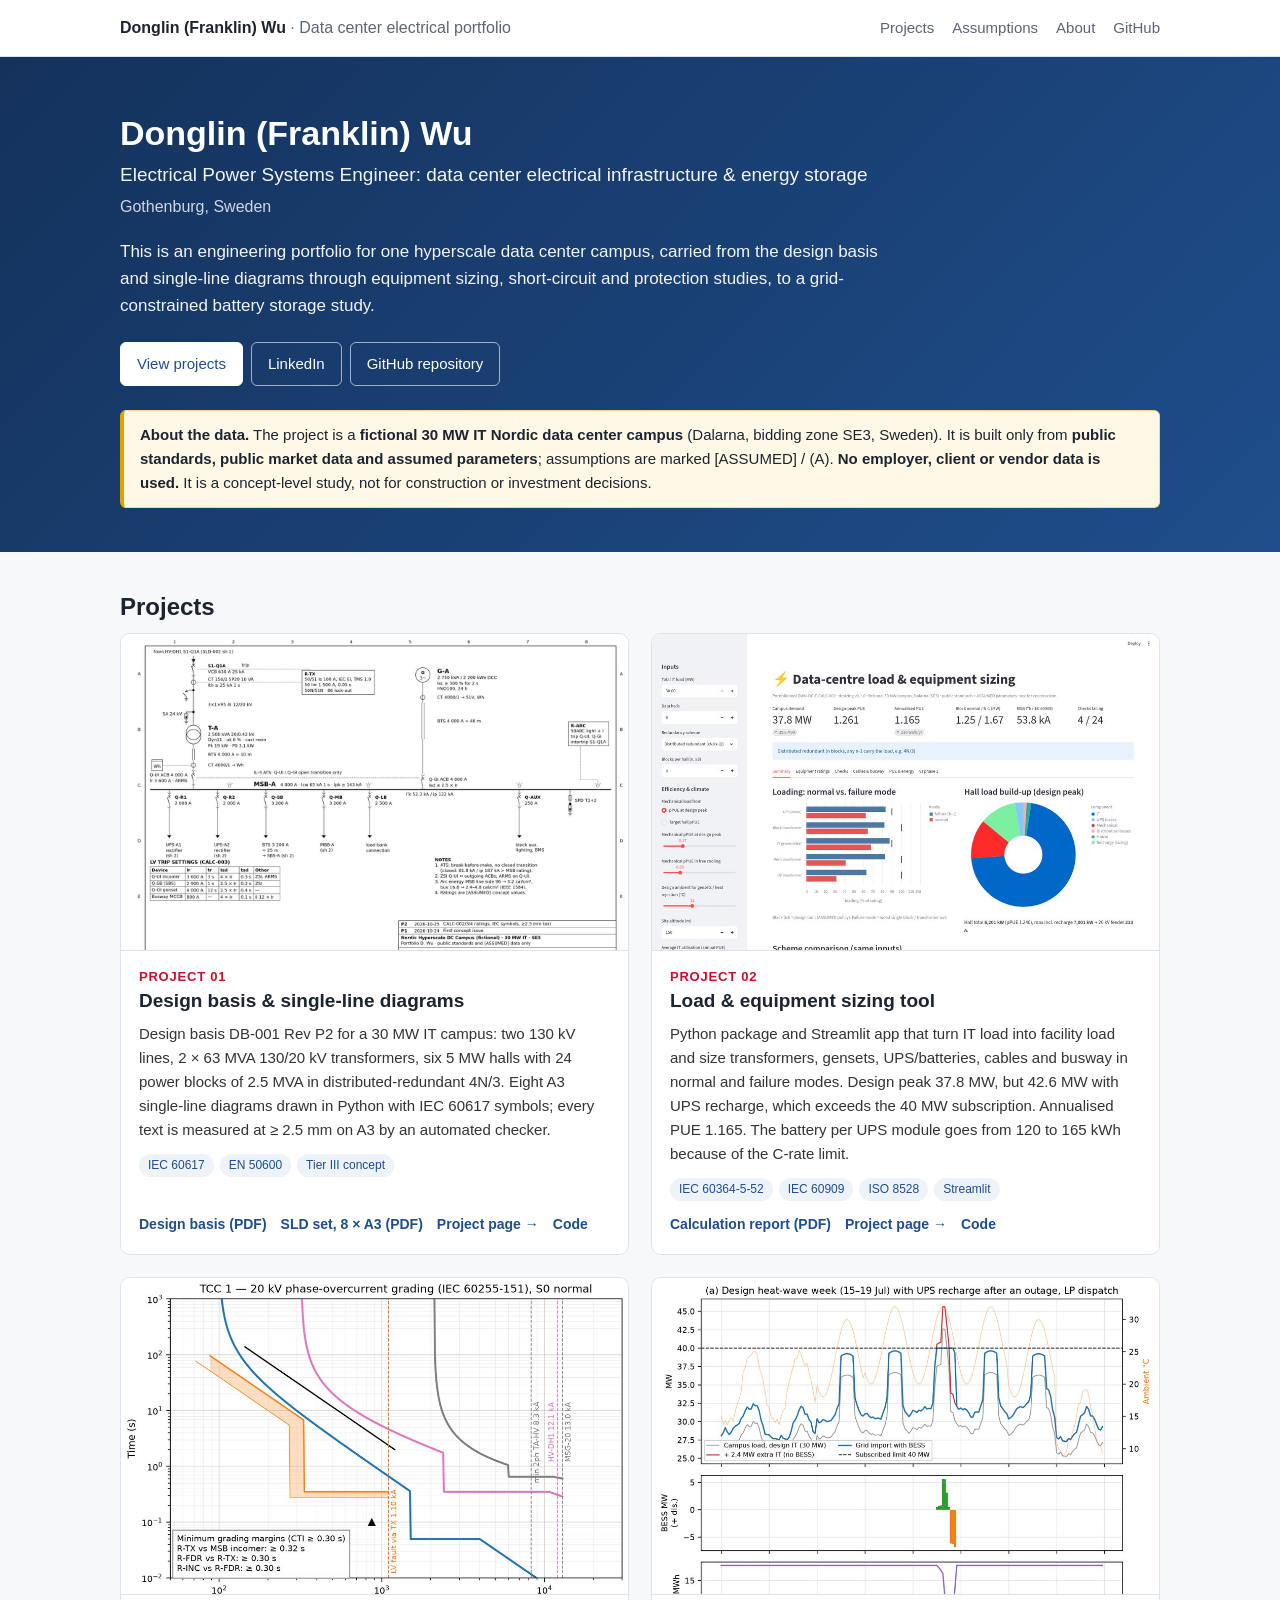
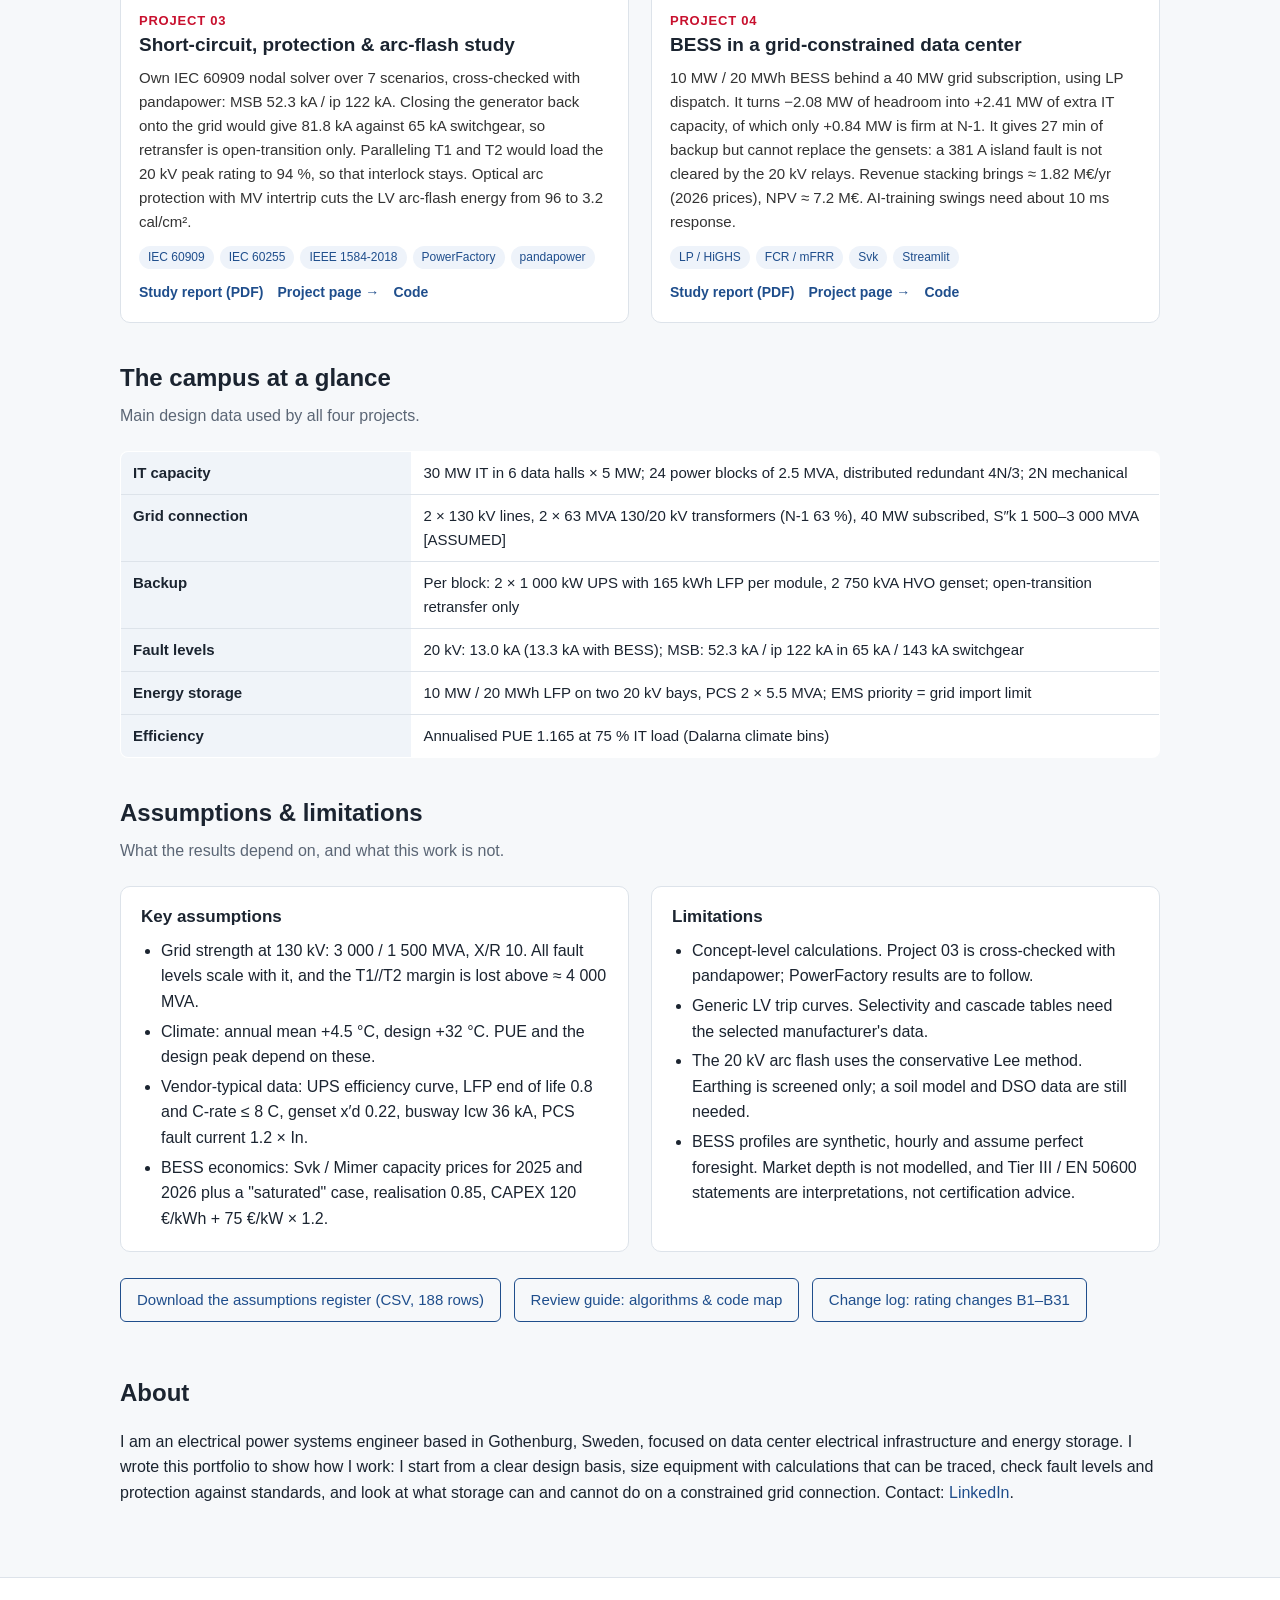
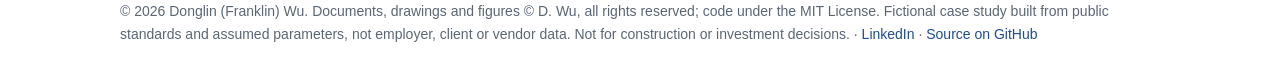
==== commit dd0c8339: "Project 03: PowerFactory results announced as in preparation; remove non-validation wording - Projec" ====
--- a/index.html
+++ b/index.html
@@ -48,7 +48,7 @@
 <li>BESS economics: Svk / Mimer capacity prices for 2025 and 2026 plus a "saturated" case, realisation 0.85, CAPEX 120 €/kWh + 75 €/kW × 1.2.</li>
 </ul></div>
 <div class="box"><h3>Limitations</h3><ul>
-<li>Concept-level calculations, not validated in a commercial tool (ETAP, PowerFactory). Project 03 is cross-checked with pandapower.</li>
+<li>Concept-level calculations. Project 03 is cross-checked with pandapower; PowerFactory results are to follow.</li>
 <li>Generic LV trip curves. Selectivity and cascade tables need the selected manufacturer's data.</li>
 <li>The 20 kV arc flash uses the conservative Lee method. Earthing is screened only; a soil model and DSO data are still needed.</li>
 <li>BESS profiles are synthetic, hourly and assume perfect foresight. Market depth is not modelled, and Tier III / EN 50600 statements are interpretations, not certification advice.</li>
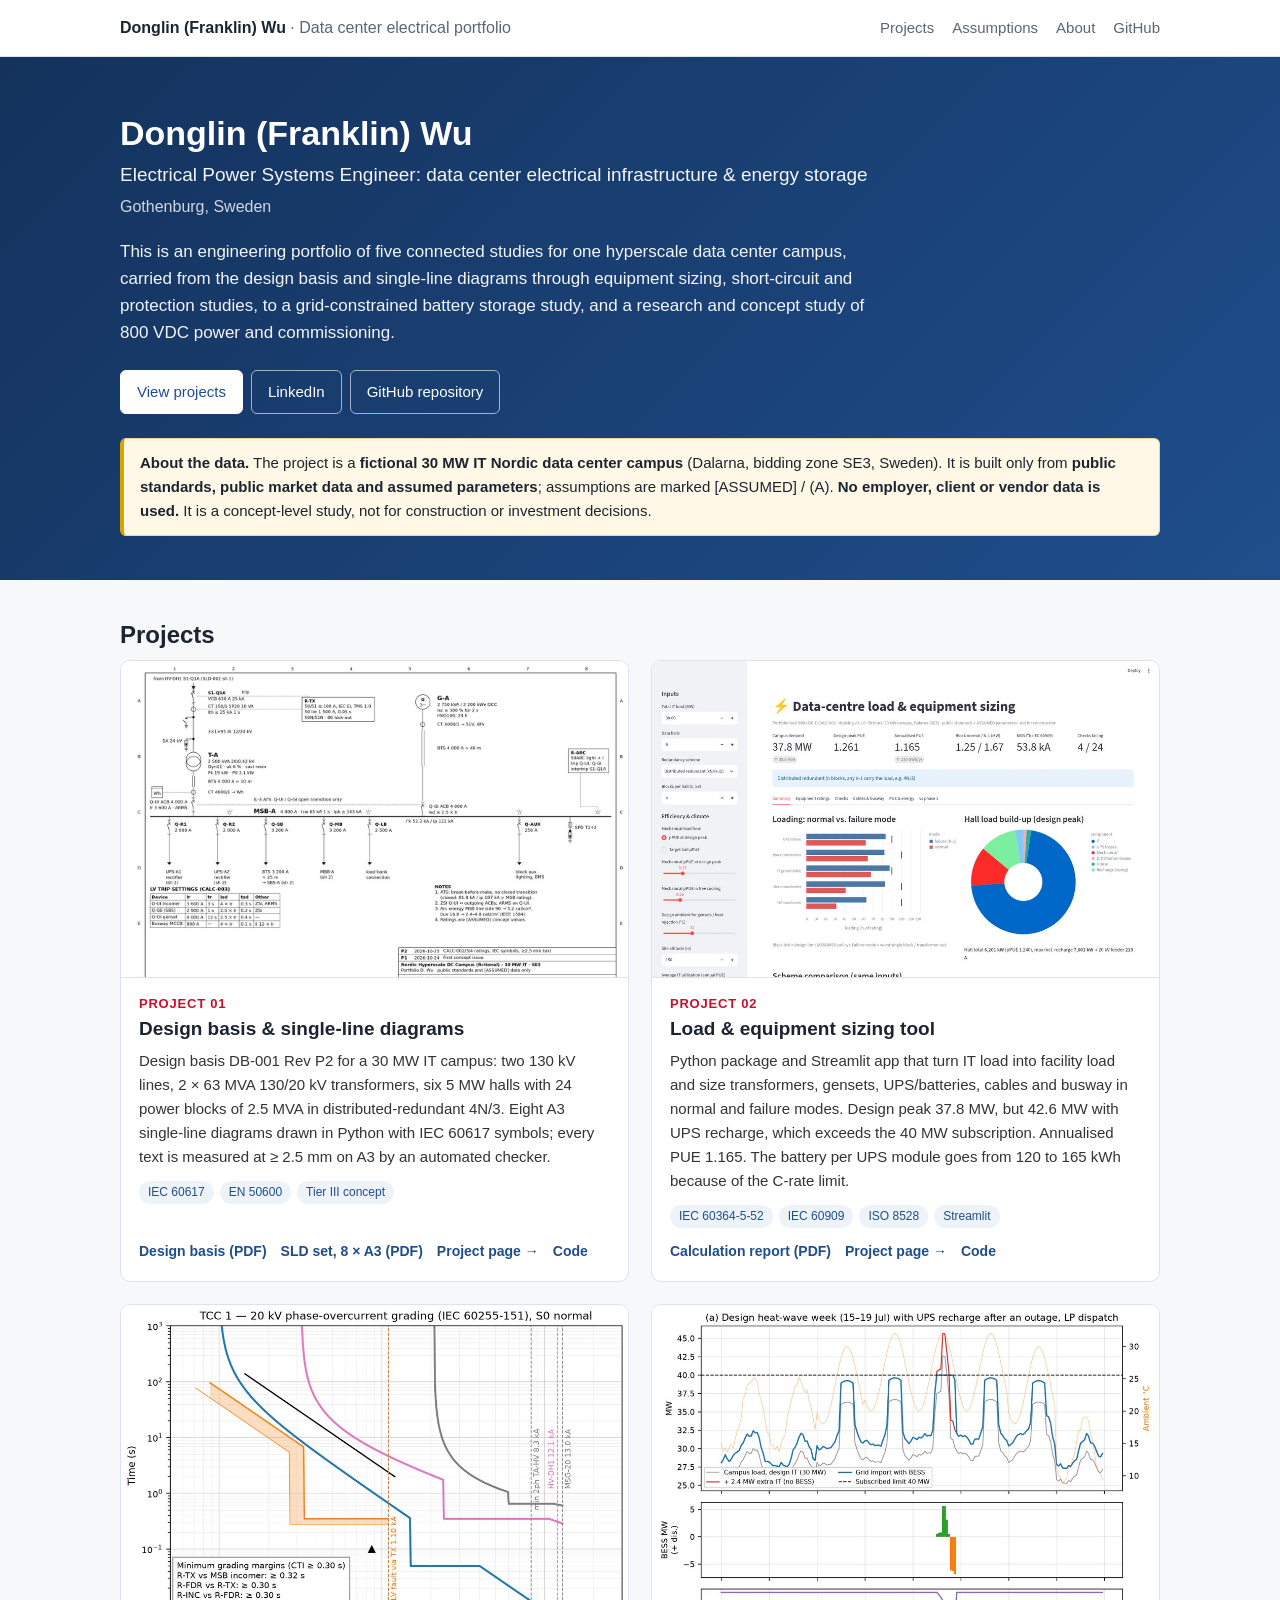
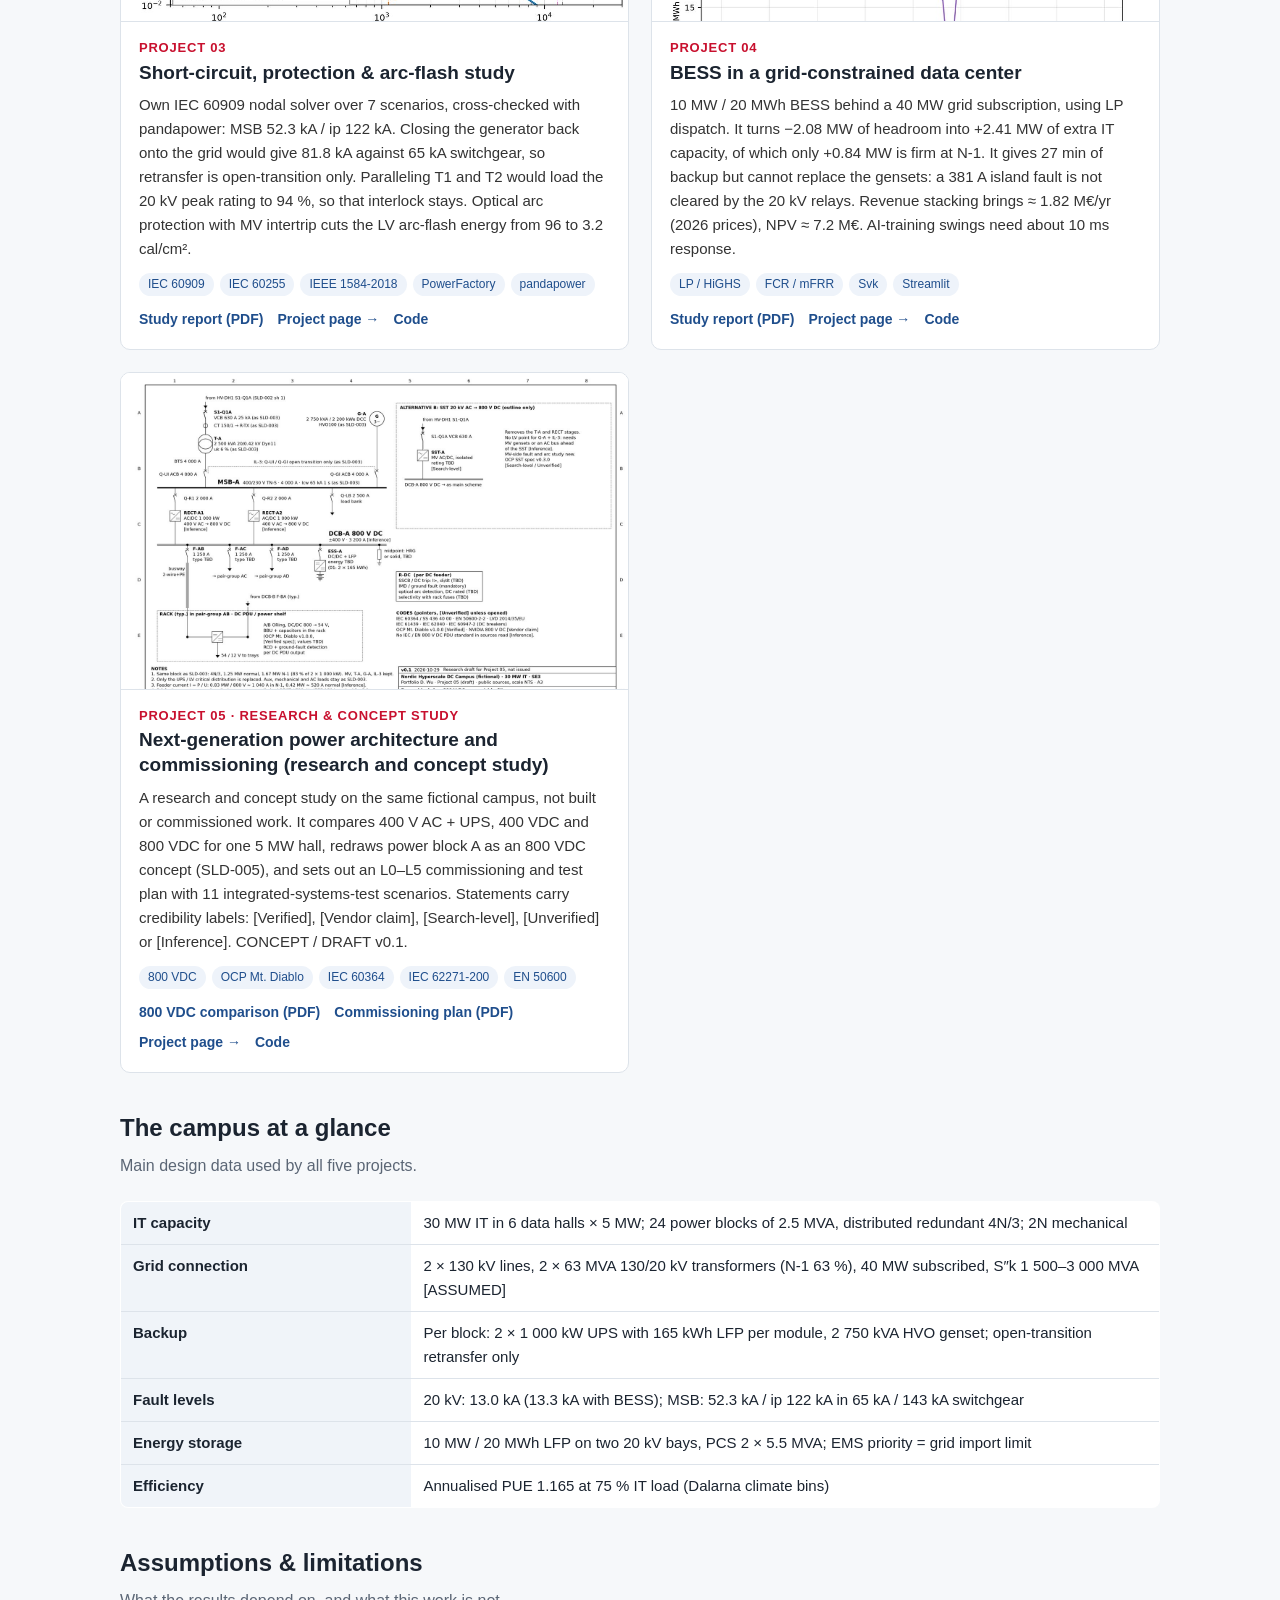
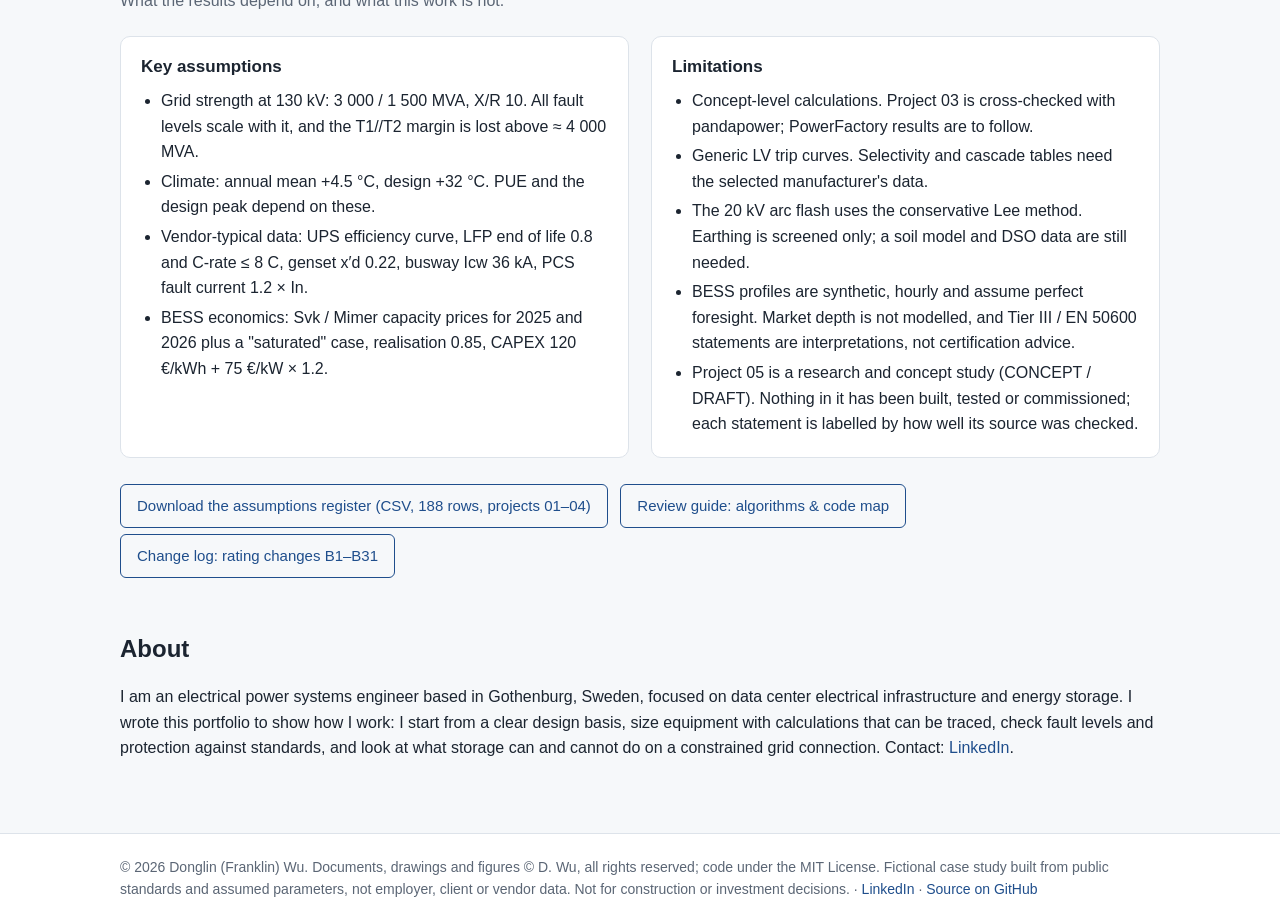
==== commit 51afb560: "Preview: add Project 05 research and concept study; P04 storage-layers context; docs" ====
--- a/index.html
+++ b/index.html
@@ -8,7 +8,7 @@
 <h1>Donglin (Franklin) Wu</h1>
 <p class="role">Electrical Power Systems Engineer: data center electrical infrastructure &amp; energy storage</p>
 <p class="loc">Gothenburg, Sweden</p>
-<p class="lead">This is an engineering portfolio for one hyperscale data center campus, carried from the design basis and single-line diagrams through equipment sizing, short-circuit and protection studies, to a grid-constrained battery storage study.</p>
+<p class="lead">This is an engineering portfolio of five connected studies for one hyperscale data center campus, carried from the design basis and single-line diagrams through equipment sizing, short-circuit and protection studies, to a grid-constrained battery storage study, and a research and concept study of 800 VDC power and commissioning.</p>
 <a class="btn solid" href="#projects">View projects</a><a class="btn" href="https://www.linkedin.com/in/donglinwu1998">LinkedIn</a><a class="btn" href="https://github.com/Fwurank/dc-electrical-portfolio">GitHub repository</a>
 <div class="note"><b>About the data.</b> The project is a <b>fictional 30 MW IT Nordic data center campus</b> (Dalarna, bidding zone SE3, Sweden). It is built only from <b>public standards, public market data and assumed parameters</b>; assumptions are marked [ASSUMED] / (A). <b>No employer, client or vendor data is used.</b> It is a concept-level study, not for construction or investment decisions.</div>
 </div></div>
@@ -23,11 +23,13 @@
 <div class="body"><div class="num">PROJECT 03</div><h3><a href="projects/03-shortcircuit-protection.html">Short-circuit, protection & arc-flash study</a></h3>
 <p>Own IEC 60909 nodal solver over 7 scenarios, cross-checked with pandapower: MSB 52.3 kA / ip 122 kA. Closing the generator back onto the grid would give 81.8 kA against 65 kA switchgear, so retransfer is open-transition only. Paralleling T1 and T2 would load the 20 kV peak rating to 94 %, so that interlock stays. Optical arc protection with MV intertrip cuts the LV arc-flash energy from 96 to 3.2 cal/cm².</p><ul class="tags"><li>IEC 60909</li><li>IEC 60255</li><li>IEEE 1584-2018</li><li>PowerFactory</li><li>pandapower</li></ul><div class="links"><a href="03-shortcircuit-protection/report/DWU-DC-E-CALC-003_ShortCircuit_Protection_ArcFlash.pdf">Study report (PDF)</a><a href="projects/03-shortcircuit-protection.html">Project page →</a><a href="https://github.com/Fwurank/dc-electrical-portfolio/tree/main/03-shortcircuit-protection">Code</a></div></div></article><article class="card"><a href="projects/04-bess.html"><img src="assets/img/p04_peak.jpg" alt="BESS in a grid-constrained data center preview" loading="lazy"></a>
 <div class="body"><div class="num">PROJECT 04</div><h3><a href="projects/04-bess.html">BESS in a grid-constrained data center</a></h3>
-<p>10 MW / 20 MWh BESS behind a 40 MW grid subscription, using LP dispatch. It turns −2.08 MW of headroom into +2.41 MW of extra IT capacity, of which only +0.84 MW is firm at N-1. It gives 27 min of backup but cannot replace the gensets: a 381 A island fault is not cleared by the 20 kV relays. Revenue stacking brings ≈ 1.82 M€/yr (2026 prices), NPV ≈ 7.2 M€. AI-training swings need about 10 ms response.</p><ul class="tags"><li>LP / HiGHS</li><li>FCR / mFRR</li><li>Svk</li><li>Streamlit</li></ul><div class="links"><a href="04-bess/report/DWU-DC-E-CALC-004_BESS_Study.pdf">Study report (PDF)</a><a href="projects/04-bess.html">Project page →</a><a href="https://github.com/Fwurank/dc-electrical-portfolio/tree/main/04-bess">Code</a></div></div></article></div>
+<p>10 MW / 20 MWh BESS behind a 40 MW grid subscription, using LP dispatch. It turns −2.08 MW of headroom into +2.41 MW of extra IT capacity, of which only +0.84 MW is firm at N-1. It gives 27 min of backup but cannot replace the gensets: a 381 A island fault is not cleared by the 20 kV relays. Revenue stacking brings ≈ 1.82 M€/yr (2026 prices), NPV ≈ 7.2 M€. AI-training swings need about 10 ms response.</p><ul class="tags"><li>LP / HiGHS</li><li>FCR / mFRR</li><li>Svk</li><li>Streamlit</li></ul><div class="links"><a href="04-bess/report/DWU-DC-E-CALC-004_BESS_Study.pdf">Study report (PDF)</a><a href="projects/04-bess.html">Project page →</a><a href="https://github.com/Fwurank/dc-electrical-portfolio/tree/main/04-bess">Code</a></div></div></article><article class="card"><a href="projects/05-next-gen-power.html"><img src="assets/img/p05_sld.jpg" alt="Next-generation power architecture and commissioning (research and concept study) preview" loading="lazy"></a>
+<div class="body"><div class="num">PROJECT 05 · RESEARCH &amp; CONCEPT STUDY</div><h3><a href="projects/05-next-gen-power.html">Next-generation power architecture and commissioning (research and concept study)</a></h3>
+<p>A research and concept study on the same fictional campus, not built or commissioned work. It compares 400 V AC + UPS, 400 VDC and 800 VDC for one 5 MW hall, redraws power block A as an 800 VDC concept (SLD-005), and sets out an L0–L5 commissioning and test plan with 11 integrated-systems-test scenarios. Statements carry credibility labels: [Verified], [Vendor claim], [Search-level], [Unverified] or [Inference]. CONCEPT / DRAFT v0.1.</p><ul class="tags"><li>800 VDC</li><li>OCP Mt. Diablo</li><li>IEC 60364</li><li>IEC 62271-200</li><li>EN 50600</li></ul><div class="links"><a href="05-next-gen-power/docs/05-800vdc-architecture-comparison-v0.1-2026-10-29-en.pdf">800 VDC comparison (PDF)</a><a href="05-next-gen-power/docs/05-commissioning-test-plan-concept-v0.1-2026-10-29-en.pdf">Commissioning plan (PDF)</a><a href="projects/05-next-gen-power.html">Project page →</a><a href="https://github.com/Fwurank/dc-electrical-portfolio/tree/main/05-next-gen-power">Code</a></div></div></article></div>
 </div></section>
 
 <section id="campus" style="padding-top:0"><div class="wrap">
-<h2>The campus at a glance</h2><p class="sub">Main design data used by all four projects.</p>
+<h2>The campus at a glance</h2><p class="sub">Main design data used by all five projects.</p>
 <table class="kv">
 <tr><th>IT capacity</th><td>30 MW IT in 6 data halls × 5 MW; 24 power blocks of 2.5 MVA, distributed redundant 4N/3; 2N mechanical</td></tr>
 <tr><th>Grid connection</th><td>2 × 130 kV lines, 2 × 63 MVA 130/20 kV transformers (N-1 63 %), 40 MW subscribed, S″k 1 500–3 000 MVA [ASSUMED]</td></tr>
@@ -52,8 +54,9 @@
 <li>Generic LV trip curves. Selectivity and cascade tables need the selected manufacturer's data.</li>
 <li>The 20 kV arc flash uses the conservative Lee method. Earthing is screened only; a soil model and DSO data are still needed.</li>
 <li>BESS profiles are synthetic, hourly and assume perfect foresight. Market depth is not modelled, and Tier III / EN 50600 statements are interpretations, not certification advice.</li>
+<li>Project 05 is a research and concept study (CONCEPT / DRAFT). Nothing in it has been built, tested or commissioned; each statement is labelled by how well its source was checked.</li>
 </ul></div></div>
-<p style="margin-top:20px"><a class="btn dark" href="ASSUMPTIONS_REGISTER_ALL.csv" download>Download the assumptions register (CSV, 188 rows)</a>
+<p style="margin-top:20px"><a class="btn dark" href="ASSUMPTIONS_REGISTER_ALL.csv" download>Download the assumptions register (CSV, 188 rows, projects 01–04)</a>
 <a class="btn dark" href="https://github.com/Fwurank/dc-electrical-portfolio/blob/main/REVIEW_GUIDE.md">Review guide: algorithms &amp; code map</a>
 <a class="btn dark" href="https://github.com/Fwurank/dc-electrical-portfolio/blob/main/TODO_final_fixes.md">Change log: rating changes B1–B31</a></p>
 </div></section>
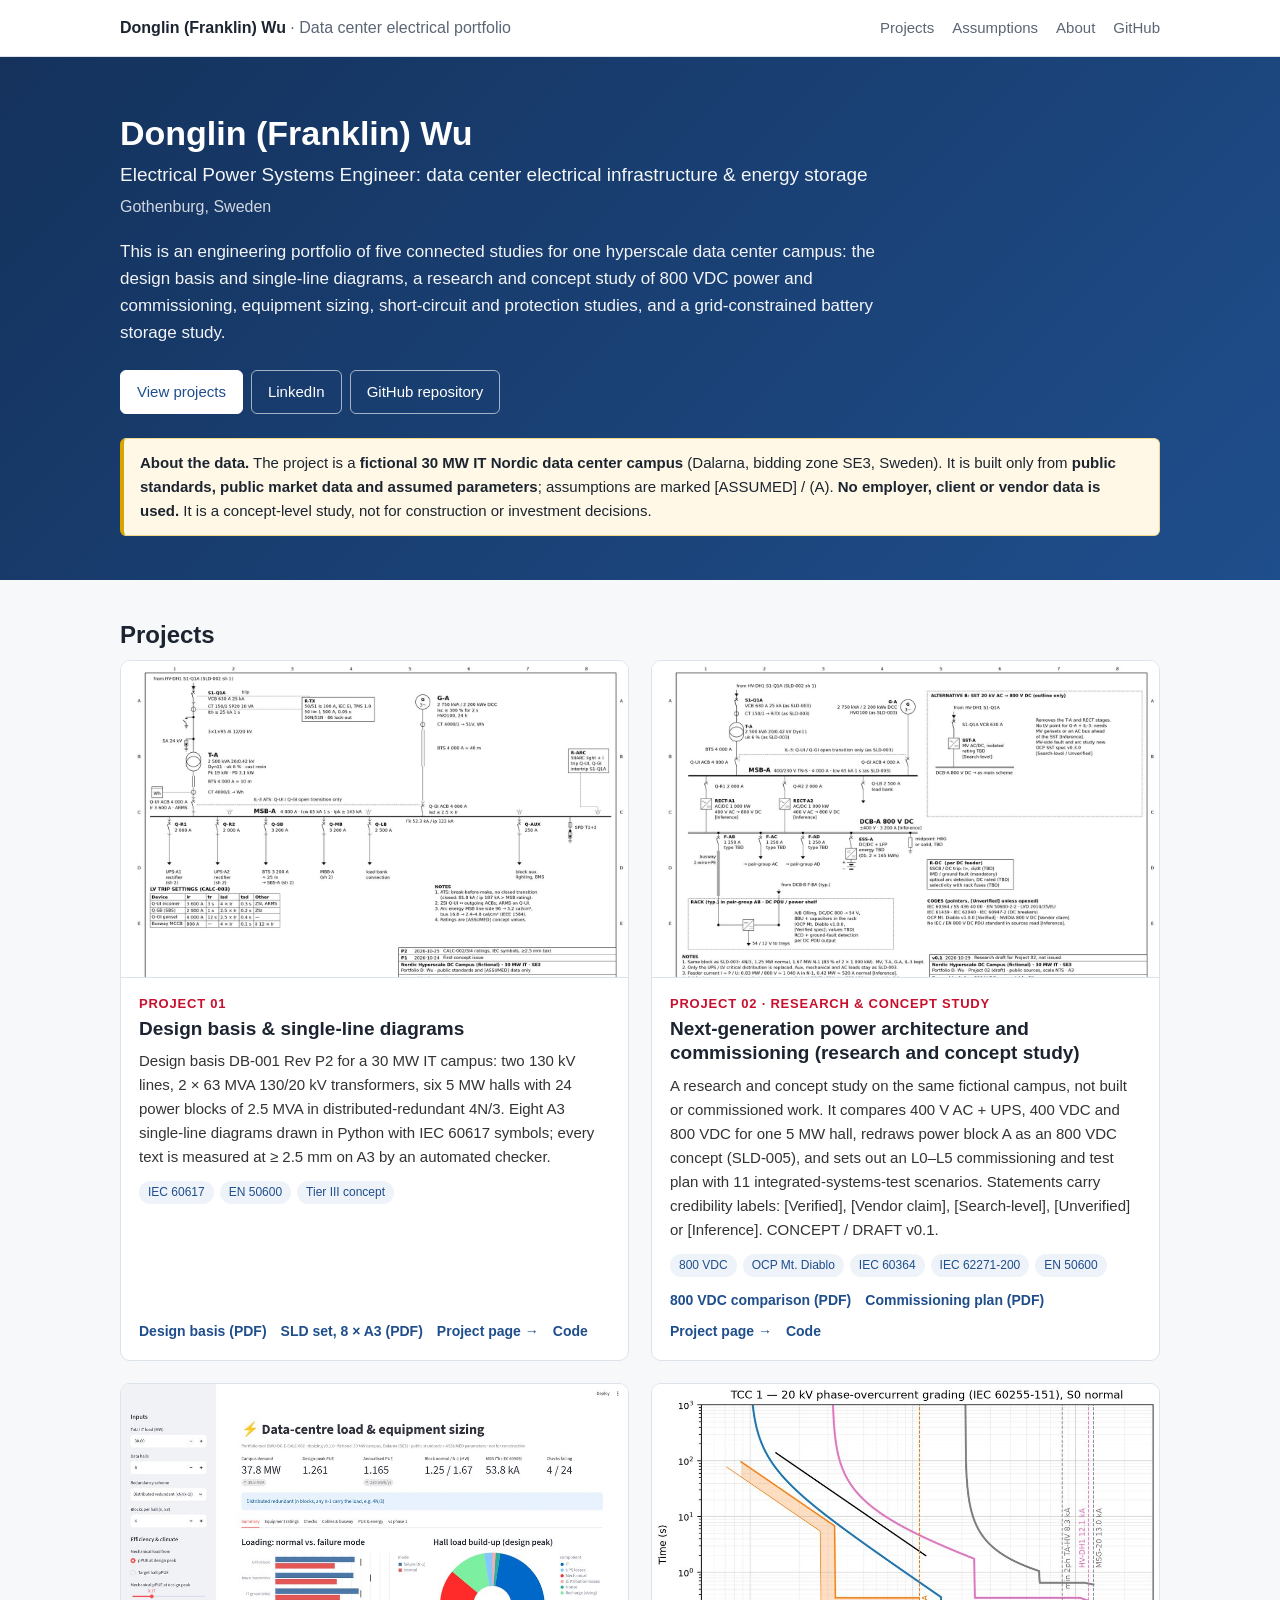
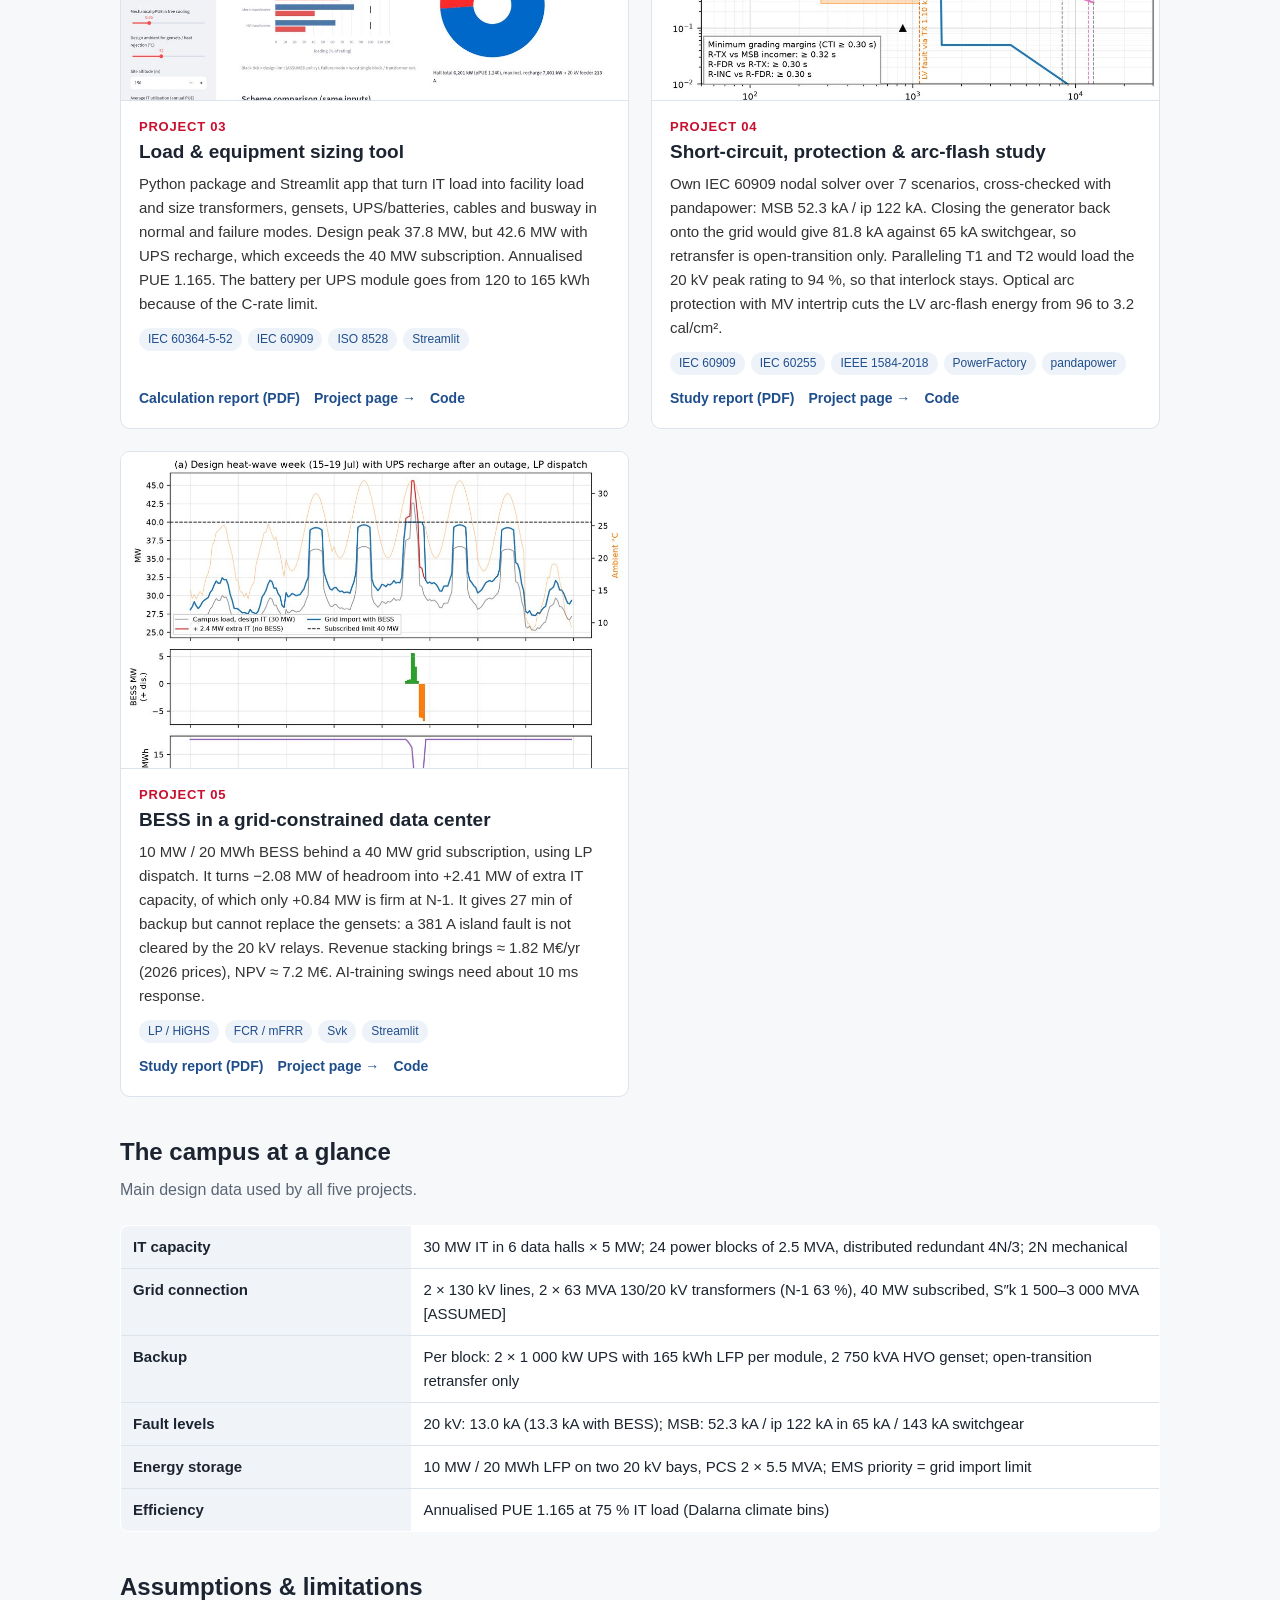
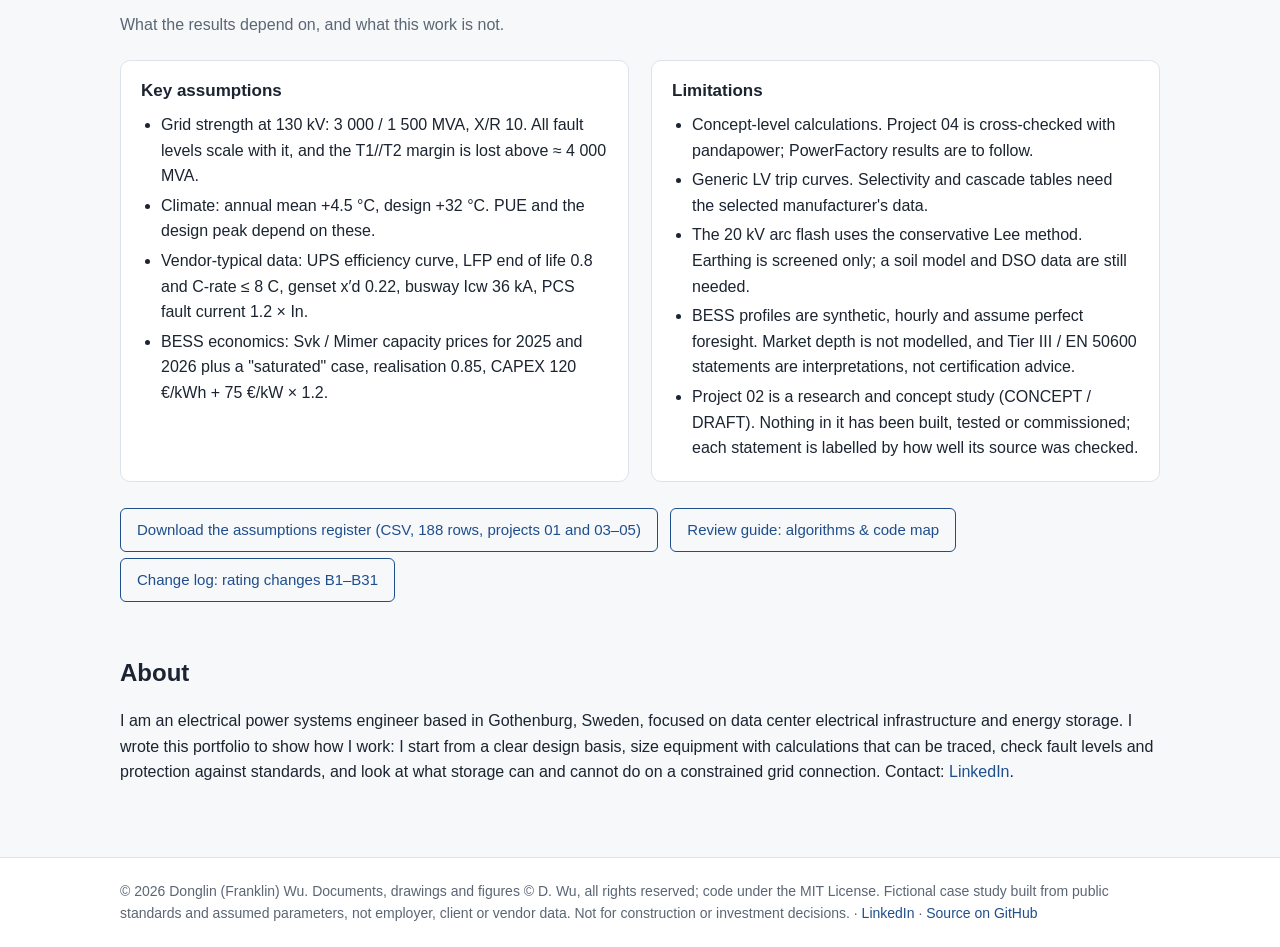
==== commit 0de7e1b2: "Renumber projects: 800 VDC study becomes Project 02; 02→03, 03→04, 04→05; redirect stubs for old pro" ====
--- a/index.html
+++ b/index.html
@@ -8,7 +8,7 @@
 <h1>Donglin (Franklin) Wu</h1>
 <p class="role">Electrical Power Systems Engineer: data center electrical infrastructure &amp; energy storage</p>
 <p class="loc">Gothenburg, Sweden</p>
-<p class="lead">This is an engineering portfolio of five connected studies for one hyperscale data center campus, carried from the design basis and single-line diagrams through equipment sizing, short-circuit and protection studies, to a grid-constrained battery storage study, and a research and concept study of 800 VDC power and commissioning.</p>
+<p class="lead">This is an engineering portfolio of five connected studies for one hyperscale data center campus: the design basis and single-line diagrams, a research and concept study of 800 VDC power and commissioning, equipment sizing, short-circuit and protection studies, and a grid-constrained battery storage study.</p>
 <a class="btn solid" href="#projects">View projects</a><a class="btn" href="https://www.linkedin.com/in/donglinwu1998">LinkedIn</a><a class="btn" href="https://github.com/Fwurank/dc-electrical-portfolio">GitHub repository</a>
 <div class="note"><b>About the data.</b> The project is a <b>fictional 30 MW IT Nordic data center campus</b> (Dalarna, bidding zone SE3, Sweden). It is built only from <b>public standards, public market data and assumed parameters</b>; assumptions are marked [ASSUMED] / (A). <b>No employer, client or vendor data is used.</b> It is a concept-level study, not for construction or investment decisions.</div>
 </div></div>
@@ -17,15 +17,15 @@
 <h2>Projects</h2>
 <div class="grid"><article class="card"><a href="projects/01-design-basis.html"><img src="assets/img/p01_sld.jpg" alt="Design basis &amp; single-line diagrams preview" loading="lazy"></a>
 <div class="body"><div class="num">PROJECT 01</div><h3><a href="projects/01-design-basis.html">Design basis & single-line diagrams</a></h3>
-<p>Design basis DB-001 Rev P2 for a 30 MW IT campus: two 130 kV lines, 2 × 63 MVA 130/20 kV transformers, six 5 MW halls with 24 power blocks of 2.5 MVA in distributed-redundant 4N/3. Eight A3 single-line diagrams drawn in Python with IEC 60617 symbols; every text is measured at ≥ 2.5 mm on A3 by an automated checker.</p><ul class="tags"><li>IEC 60617</li><li>EN 50600</li><li>Tier III concept</li></ul><div class="links"><a href="01-design-basis-sld/docs/DWU-DC-E-DB-001_Design_Basis.pdf">Design basis (PDF)</a><a href="01-design-basis-sld/drawings/DWU-DC-E-SLD_concept_set_RevP2_A3.pdf">SLD set, 8 × A3 (PDF)</a><a href="projects/01-design-basis.html">Project page →</a><a href="https://github.com/Fwurank/dc-electrical-portfolio/tree/main/01-design-basis-sld">Code</a></div></div></article><article class="card"><a href="projects/02-load-sizing.html"><img src="assets/img/p02_app.jpg" alt="Load &amp; equipment sizing tool preview" loading="lazy"></a>
-<div class="body"><div class="num">PROJECT 02</div><h3><a href="projects/02-load-sizing.html">Load & equipment sizing tool</a></h3>
-<p>Python package and Streamlit app that turn IT load into facility load and size transformers, gensets, UPS/batteries, cables and busway in normal and failure modes. Design peak 37.8 MW, but 42.6 MW with UPS recharge, which exceeds the 40 MW subscription. Annualised PUE 1.165. The battery per UPS module goes from 120 to 165 kWh because of the C-rate limit.</p><ul class="tags"><li>IEC 60364-5-52</li><li>IEC 60909</li><li>ISO 8528</li><li>Streamlit</li></ul><div class="links"><a href="02-load-sizing/report/DWU-DC-E-CALC-002_Load_and_Sizing_Calc.pdf">Calculation report (PDF)</a><a href="projects/02-load-sizing.html">Project page →</a><a href="https://github.com/Fwurank/dc-electrical-portfolio/tree/main/02-load-sizing">Code</a></div></div></article><article class="card"><a href="projects/03-shortcircuit-protection.html"><img src="assets/img/p03_tcc.jpg" alt="Short-circuit, protection &amp; arc-flash study preview" loading="lazy"></a>
-<div class="body"><div class="num">PROJECT 03</div><h3><a href="projects/03-shortcircuit-protection.html">Short-circuit, protection & arc-flash study</a></h3>
-<p>Own IEC 60909 nodal solver over 7 scenarios, cross-checked with pandapower: MSB 52.3 kA / ip 122 kA. Closing the generator back onto the grid would give 81.8 kA against 65 kA switchgear, so retransfer is open-transition only. Paralleling T1 and T2 would load the 20 kV peak rating to 94 %, so that interlock stays. Optical arc protection with MV intertrip cuts the LV arc-flash energy from 96 to 3.2 cal/cm².</p><ul class="tags"><li>IEC 60909</li><li>IEC 60255</li><li>IEEE 1584-2018</li><li>PowerFactory</li><li>pandapower</li></ul><div class="links"><a href="03-shortcircuit-protection/report/DWU-DC-E-CALC-003_ShortCircuit_Protection_ArcFlash.pdf">Study report (PDF)</a><a href="projects/03-shortcircuit-protection.html">Project page →</a><a href="https://github.com/Fwurank/dc-electrical-portfolio/tree/main/03-shortcircuit-protection">Code</a></div></div></article><article class="card"><a href="projects/04-bess.html"><img src="assets/img/p04_peak.jpg" alt="BESS in a grid-constrained data center preview" loading="lazy"></a>
-<div class="body"><div class="num">PROJECT 04</div><h3><a href="projects/04-bess.html">BESS in a grid-constrained data center</a></h3>
-<p>10 MW / 20 MWh BESS behind a 40 MW grid subscription, using LP dispatch. It turns −2.08 MW of headroom into +2.41 MW of extra IT capacity, of which only +0.84 MW is firm at N-1. It gives 27 min of backup but cannot replace the gensets: a 381 A island fault is not cleared by the 20 kV relays. Revenue stacking brings ≈ 1.82 M€/yr (2026 prices), NPV ≈ 7.2 M€. AI-training swings need about 10 ms response.</p><ul class="tags"><li>LP / HiGHS</li><li>FCR / mFRR</li><li>Svk</li><li>Streamlit</li></ul><div class="links"><a href="04-bess/report/DWU-DC-E-CALC-004_BESS_Study.pdf">Study report (PDF)</a><a href="projects/04-bess.html">Project page →</a><a href="https://github.com/Fwurank/dc-electrical-portfolio/tree/main/04-bess">Code</a></div></div></article><article class="card"><a href="projects/05-next-gen-power.html"><img src="assets/img/p05_sld.jpg" alt="Next-generation power architecture and commissioning (research and concept study) preview" loading="lazy"></a>
-<div class="body"><div class="num">PROJECT 05 · RESEARCH &amp; CONCEPT STUDY</div><h3><a href="projects/05-next-gen-power.html">Next-generation power architecture and commissioning (research and concept study)</a></h3>
-<p>A research and concept study on the same fictional campus, not built or commissioned work. It compares 400 V AC + UPS, 400 VDC and 800 VDC for one 5 MW hall, redraws power block A as an 800 VDC concept (SLD-005), and sets out an L0–L5 commissioning and test plan with 11 integrated-systems-test scenarios. Statements carry credibility labels: [Verified], [Vendor claim], [Search-level], [Unverified] or [Inference]. CONCEPT / DRAFT v0.1.</p><ul class="tags"><li>800 VDC</li><li>OCP Mt. Diablo</li><li>IEC 60364</li><li>IEC 62271-200</li><li>EN 50600</li></ul><div class="links"><a href="05-next-gen-power/docs/05-800vdc-architecture-comparison-v0.1-2026-10-29-en.pdf">800 VDC comparison (PDF)</a><a href="05-next-gen-power/docs/05-commissioning-test-plan-concept-v0.1-2026-10-29-en.pdf">Commissioning plan (PDF)</a><a href="projects/05-next-gen-power.html">Project page →</a><a href="https://github.com/Fwurank/dc-electrical-portfolio/tree/main/05-next-gen-power">Code</a></div></div></article></div>
+<p>Design basis DB-001 Rev P2 for a 30 MW IT campus: two 130 kV lines, 2 × 63 MVA 130/20 kV transformers, six 5 MW halls with 24 power blocks of 2.5 MVA in distributed-redundant 4N/3. Eight A3 single-line diagrams drawn in Python with IEC 60617 symbols; every text is measured at ≥ 2.5 mm on A3 by an automated checker.</p><ul class="tags"><li>IEC 60617</li><li>EN 50600</li><li>Tier III concept</li></ul><div class="links"><a href="01-design-basis-sld/docs/DWU-DC-E-DB-001_Design_Basis.pdf">Design basis (PDF)</a><a href="01-design-basis-sld/drawings/DWU-DC-E-SLD_concept_set_RevP2_A3.pdf">SLD set, 8 × A3 (PDF)</a><a href="projects/01-design-basis.html">Project page →</a><a href="https://github.com/Fwurank/dc-electrical-portfolio/tree/main/01-design-basis-sld">Code</a></div></div></article><article class="card"><a href="projects/02-next-gen-power.html"><img src="assets/img/p02_sld.jpg" alt="Next-generation power architecture and commissioning (research and concept study) preview" loading="lazy"></a>
+<div class="body"><div class="num">PROJECT 02 · RESEARCH &amp; CONCEPT STUDY</div><h3><a href="projects/02-next-gen-power.html">Next-generation power architecture and commissioning (research and concept study)</a></h3>
+<p>A research and concept study on the same fictional campus, not built or commissioned work. It compares 400 V AC + UPS, 400 VDC and 800 VDC for one 5 MW hall, redraws power block A as an 800 VDC concept (SLD-005), and sets out an L0–L5 commissioning and test plan with 11 integrated-systems-test scenarios. Statements carry credibility labels: [Verified], [Vendor claim], [Search-level], [Unverified] or [Inference]. CONCEPT / DRAFT v0.1.</p><ul class="tags"><li>800 VDC</li><li>OCP Mt. Diablo</li><li>IEC 60364</li><li>IEC 62271-200</li><li>EN 50600</li></ul><div class="links"><a href="02-next-gen-power/docs/02-800vdc-architecture-comparison-v0.1-2026-10-29-en.pdf">800 VDC comparison (PDF)</a><a href="02-next-gen-power/docs/02-commissioning-test-plan-concept-v0.1-2026-10-29-en.pdf">Commissioning plan (PDF)</a><a href="projects/02-next-gen-power.html">Project page →</a><a href="https://github.com/Fwurank/dc-electrical-portfolio/tree/main/02-next-gen-power">Code</a></div></div></article><article class="card"><a href="projects/03-load-sizing.html"><img src="assets/img/p03_app.jpg" alt="Load &amp; equipment sizing tool preview" loading="lazy"></a>
+<div class="body"><div class="num">PROJECT 03</div><h3><a href="projects/03-load-sizing.html">Load & equipment sizing tool</a></h3>
+<p>Python package and Streamlit app that turn IT load into facility load and size transformers, gensets, UPS/batteries, cables and busway in normal and failure modes. Design peak 37.8 MW, but 42.6 MW with UPS recharge, which exceeds the 40 MW subscription. Annualised PUE 1.165. The battery per UPS module goes from 120 to 165 kWh because of the C-rate limit.</p><ul class="tags"><li>IEC 60364-5-52</li><li>IEC 60909</li><li>ISO 8528</li><li>Streamlit</li></ul><div class="links"><a href="03-load-sizing/report/DWU-DC-E-CALC-002_Load_and_Sizing_Calc.pdf">Calculation report (PDF)</a><a href="projects/03-load-sizing.html">Project page →</a><a href="https://github.com/Fwurank/dc-electrical-portfolio/tree/main/03-load-sizing">Code</a></div></div></article><article class="card"><a href="projects/04-shortcircuit-protection.html"><img src="assets/img/p04_tcc.jpg" alt="Short-circuit, protection &amp; arc-flash study preview" loading="lazy"></a>
+<div class="body"><div class="num">PROJECT 04</div><h3><a href="projects/04-shortcircuit-protection.html">Short-circuit, protection & arc-flash study</a></h3>
+<p>Own IEC 60909 nodal solver over 7 scenarios, cross-checked with pandapower: MSB 52.3 kA / ip 122 kA. Closing the generator back onto the grid would give 81.8 kA against 65 kA switchgear, so retransfer is open-transition only. Paralleling T1 and T2 would load the 20 kV peak rating to 94 %, so that interlock stays. Optical arc protection with MV intertrip cuts the LV arc-flash energy from 96 to 3.2 cal/cm².</p><ul class="tags"><li>IEC 60909</li><li>IEC 60255</li><li>IEEE 1584-2018</li><li>PowerFactory</li><li>pandapower</li></ul><div class="links"><a href="04-shortcircuit-protection/report/DWU-DC-E-CALC-003_ShortCircuit_Protection_ArcFlash.pdf">Study report (PDF)</a><a href="projects/04-shortcircuit-protection.html">Project page →</a><a href="https://github.com/Fwurank/dc-electrical-portfolio/tree/main/04-shortcircuit-protection">Code</a></div></div></article><article class="card"><a href="projects/05-bess.html"><img src="assets/img/p05_peak.jpg" alt="BESS in a grid-constrained data center preview" loading="lazy"></a>
+<div class="body"><div class="num">PROJECT 05</div><h3><a href="projects/05-bess.html">BESS in a grid-constrained data center</a></h3>
+<p>10 MW / 20 MWh BESS behind a 40 MW grid subscription, using LP dispatch. It turns −2.08 MW of headroom into +2.41 MW of extra IT capacity, of which only +0.84 MW is firm at N-1. It gives 27 min of backup but cannot replace the gensets: a 381 A island fault is not cleared by the 20 kV relays. Revenue stacking brings ≈ 1.82 M€/yr (2026 prices), NPV ≈ 7.2 M€. AI-training swings need about 10 ms response.</p><ul class="tags"><li>LP / HiGHS</li><li>FCR / mFRR</li><li>Svk</li><li>Streamlit</li></ul><div class="links"><a href="05-bess/report/DWU-DC-E-CALC-004_BESS_Study.pdf">Study report (PDF)</a><a href="projects/05-bess.html">Project page →</a><a href="https://github.com/Fwurank/dc-electrical-portfolio/tree/main/05-bess">Code</a></div></div></article></div>
 </div></section>
 
 <section id="campus" style="padding-top:0"><div class="wrap">
@@ -50,13 +50,13 @@
 <li>BESS economics: Svk / Mimer capacity prices for 2025 and 2026 plus a "saturated" case, realisation 0.85, CAPEX 120 €/kWh + 75 €/kW × 1.2.</li>
 </ul></div>
 <div class="box"><h3>Limitations</h3><ul>
-<li>Concept-level calculations. Project 03 is cross-checked with pandapower; PowerFactory results are to follow.</li>
+<li>Concept-level calculations. Project 04 is cross-checked with pandapower; PowerFactory results are to follow.</li>
 <li>Generic LV trip curves. Selectivity and cascade tables need the selected manufacturer's data.</li>
 <li>The 20 kV arc flash uses the conservative Lee method. Earthing is screened only; a soil model and DSO data are still needed.</li>
 <li>BESS profiles are synthetic, hourly and assume perfect foresight. Market depth is not modelled, and Tier III / EN 50600 statements are interpretations, not certification advice.</li>
-<li>Project 05 is a research and concept study (CONCEPT / DRAFT). Nothing in it has been built, tested or commissioned; each statement is labelled by how well its source was checked.</li>
+<li>Project 02 is a research and concept study (CONCEPT / DRAFT). Nothing in it has been built, tested or commissioned; each statement is labelled by how well its source was checked.</li>
 </ul></div></div>
-<p style="margin-top:20px"><a class="btn dark" href="ASSUMPTIONS_REGISTER_ALL.csv" download>Download the assumptions register (CSV, 188 rows, projects 01–04)</a>
+<p style="margin-top:20px"><a class="btn dark" href="ASSUMPTIONS_REGISTER_ALL.csv" download>Download the assumptions register (CSV, 188 rows, projects 01 and 03–05)</a>
 <a class="btn dark" href="https://github.com/Fwurank/dc-electrical-portfolio/blob/main/REVIEW_GUIDE.md">Review guide: algorithms &amp; code map</a>
 <a class="btn dark" href="https://github.com/Fwurank/dc-electrical-portfolio/blob/main/TODO_final_fixes.md">Change log: rating changes B1–B31</a></p>
 </div></section>
